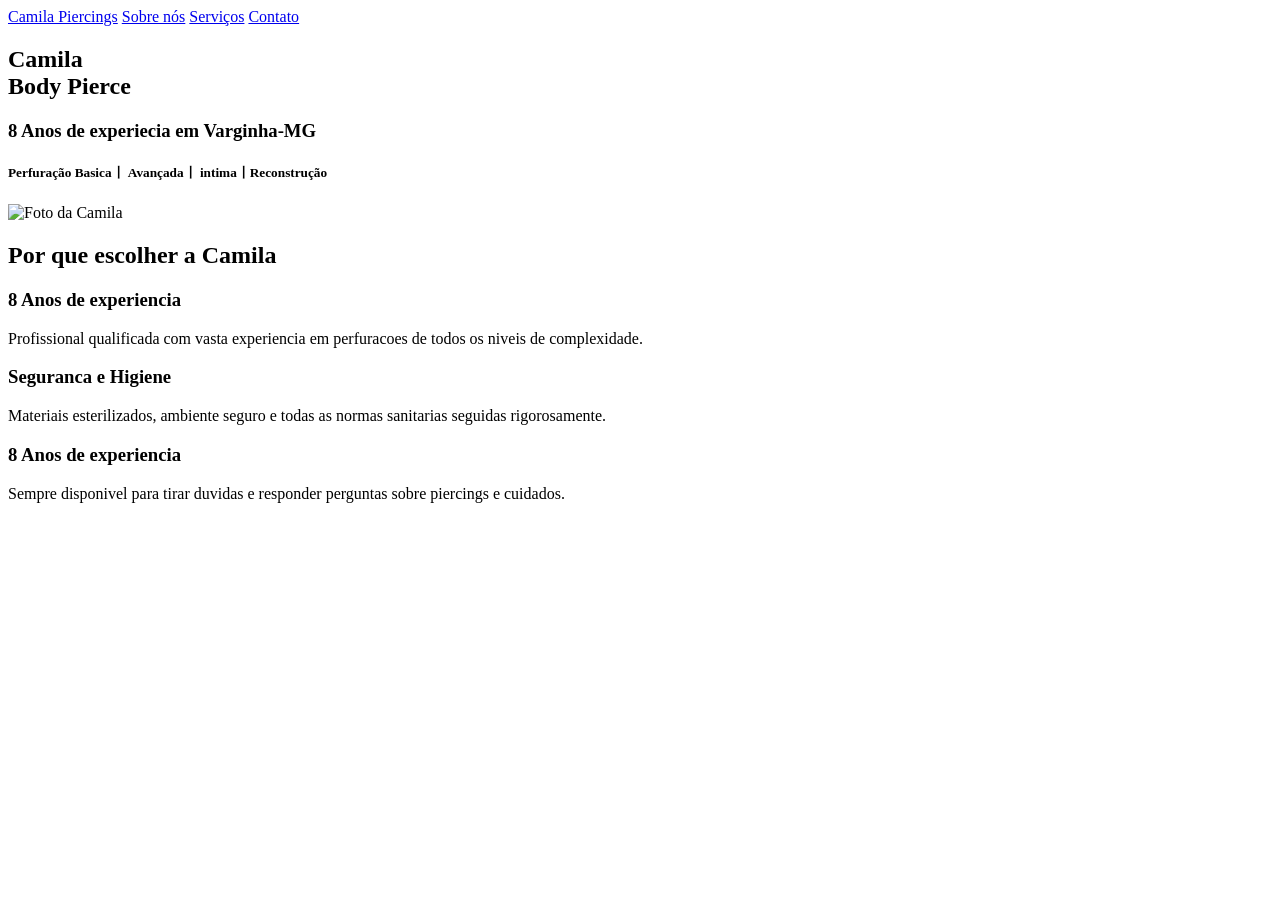
==== index.html @ 91b58a6c "Add files via upload" ====
<!DOCTYPE html>
<html lang="pt-BR">
<head>
    <meta charset="UTF-8">
    <meta name="viewport" content="width=device-width, initial-scale=1.0">
    <title>Sobre Nós</title>
</head>
<body>
    <!--Cabeçalho-->
    <header>
        <nav>
         <a href="index.html">Camila Piercings</a>
         <a href="sobre.html">Sobre nós</a>
         <a href="Serviços.html">Serviços</a>
         <a href="Contato.html">Contato</a>
        </nav>
    </header>
    <!--Texto da pagina inicial Sobre nos-->
    <section>
        <h1>Camila <br>Body Pierce</h1>
        <h3>8 Anos de experiecia em Varginha-MG</h3>
        <h5>Perfuração Basica〡 Avançada〡 intima〡Reconstrução</h5>
        <img src="" alt="Foto da Camila">
    </section>
    <!--Texto do meio pra baixo-->
    <section>
        <h1>Por que escolher a Camila</h1>
    </section>
    <!--Bloco experiencia-->
    <section>
        <h3>8 Anos de experiencia</h3>
        <p> Profissional qualificada com vasta experiencia em perfuracoes de todos os niveis de complexidade.</p>
    </section>
    <!--Higiene-->
    <section>
        <h3>Seguranca e Higiene</h3>
        <p>Materiais esterilizados, ambiente seguro e todas as normas sanitarias seguidas rigorosamente. </p>
    </section>
    <!--Atendimento-->
    <section>
        <h3>8 Anos de experiencia</h3>
        <p> Sempre disponivel para tirar duvidas e responder perguntas sobre piercings e cuidados.</p>
    </section>
</body>
</html>
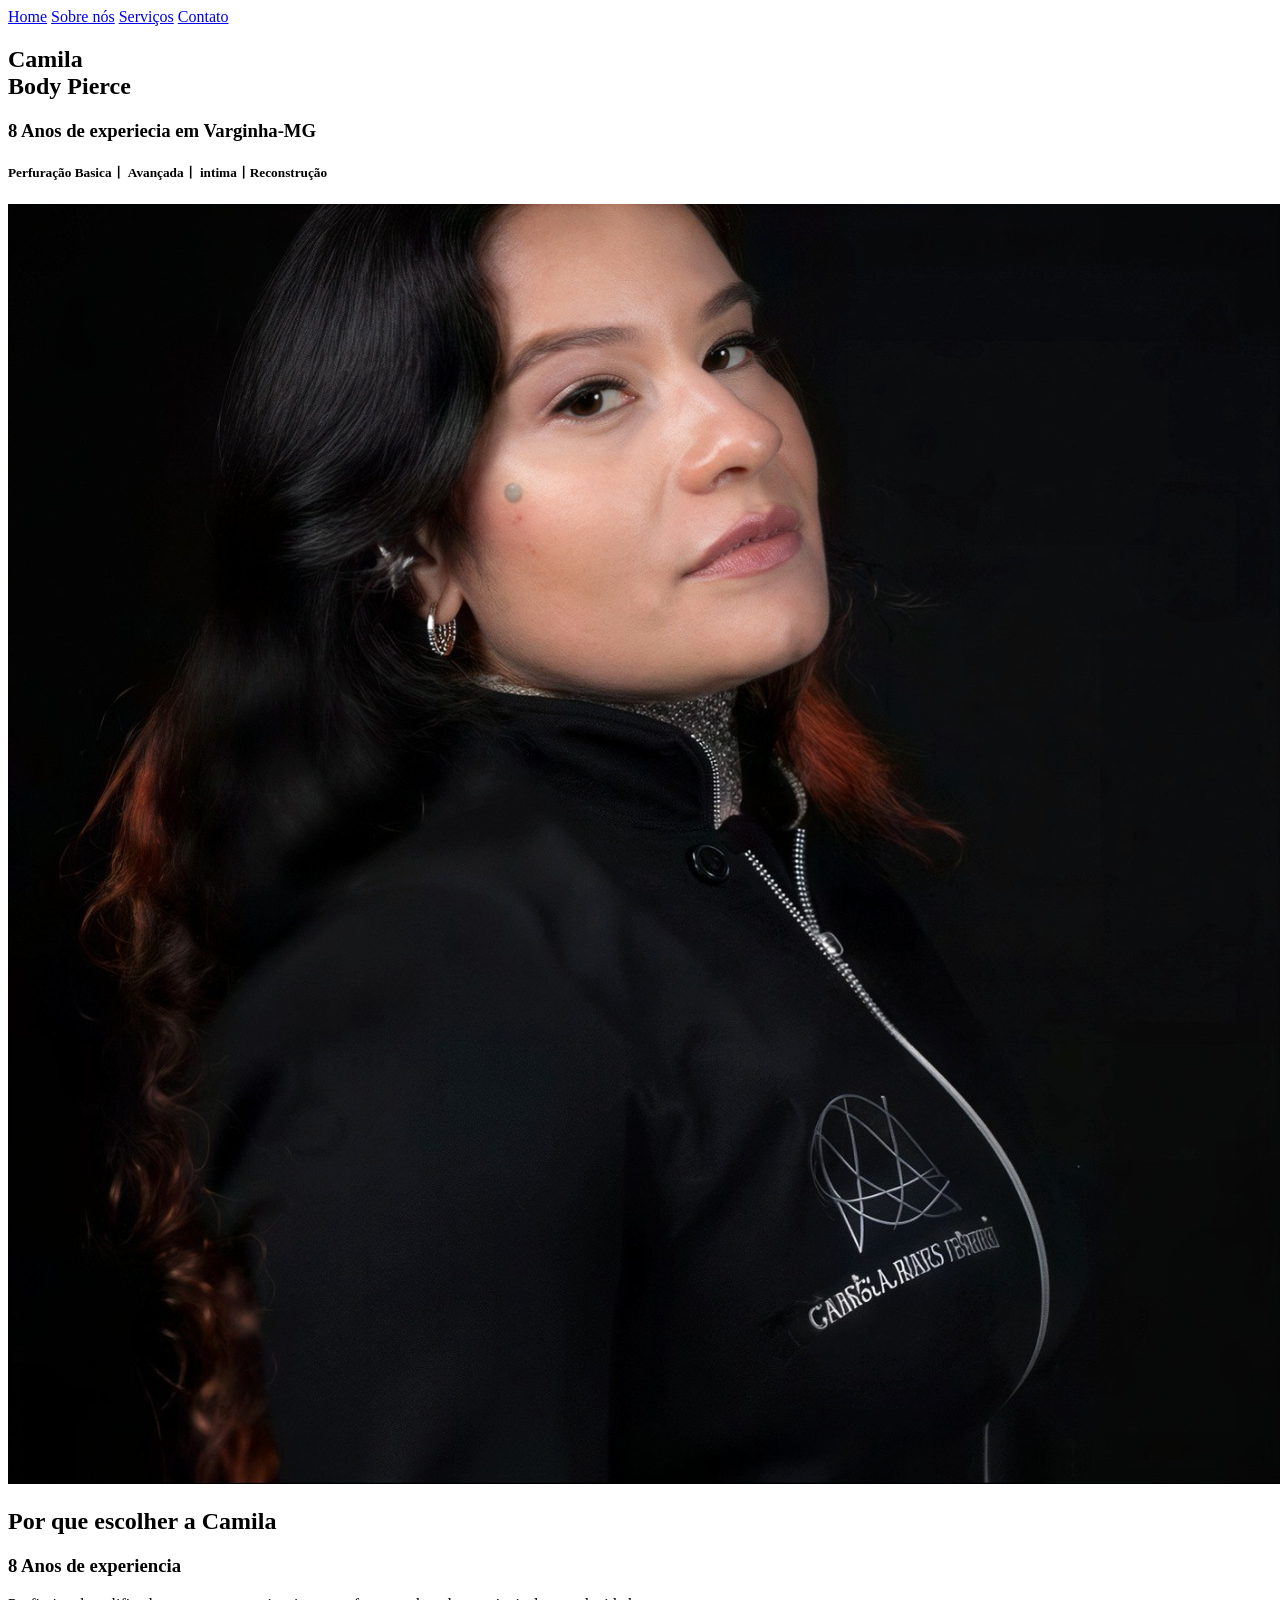
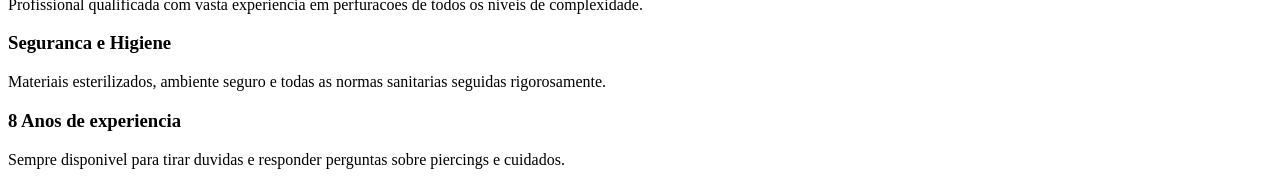
==== commit 21a66dde: "alterado o nome do jpeg e mudado o href do index" ====
--- a/index.html
+++ b/index.html
@@ -9,10 +9,10 @@
     <!--Cabeçalho-->
     <header>
         <nav>
-         <a href="index.html">Camila Piercings</a>
+         <a href="index.html">Home</a>
          <a href="sobre.html">Sobre nós</a>
-         <a href="Serviços.html">Serviços</a>
-         <a href="Contato.html">Contato</a>
+         <a href="serviços.html">Serviços</a>
+         <a href="contato.html">Contato</a>
         </nav>
     </header>
     <!--Texto da pagina inicial Sobre nos-->
@@ -20,7 +20,7 @@
         <h1>Camila <br>Body Pierce</h1>
         <h3>8 Anos de experiecia em Varginha-MG</h3>
         <h5>Perfuração Basica〡 Avançada〡 intima〡Reconstrução</h5>
-        <img src="" alt="Foto da Camila">
+        <img src="img/Camila.jpeg" alt="Foto da Camila">
     </section>
     <!--Texto do meio pra baixo-->
     <section>
@@ -42,4 +42,4 @@
         <p> Sempre disponivel para tirar duvidas e responder perguntas sobre piercings e cuidados.</p>
     </section>
 </body>
-</html>+</html>
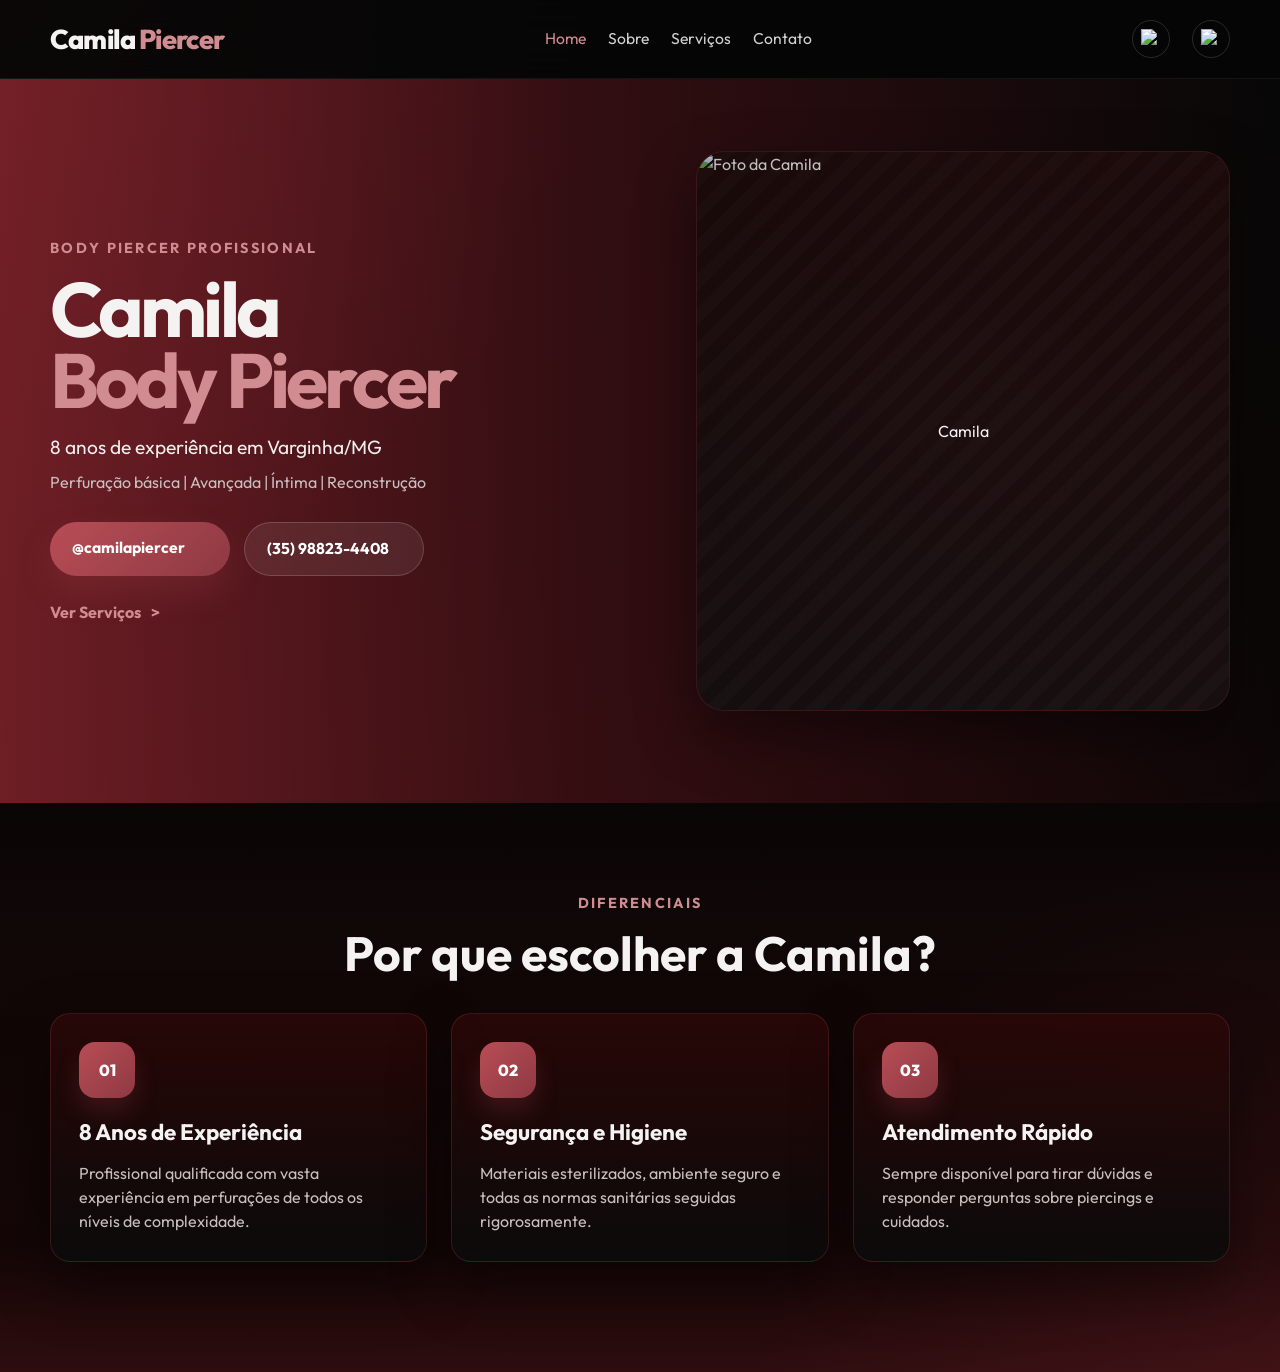
==== commit cca237fc: "Arquivos com pagina sobre, indexx e style com CSS" ====
--- a/index.html
+++ b/index.html
@@ -1,45 +1,90 @@
-<!DOCTYPE html>
-<html lang="pt-BR">
-<head>
-    <meta charset="UTF-8">
-    <meta name="viewport" content="width=device-width, initial-scale=1.0">
-    <title>Sobre Nós</title>
-</head>
-<body>
-    <!--Cabeçalho-->
-    <header>
-        <nav>
-         <a href="index.html">Home</a>
-         <a href="sobre.html">Sobre nós</a>
-         <a href="serviços.html">Serviços</a>
-         <a href="contato.html">Contato</a>
-        </nav>
-    </header>
-    <!--Texto da pagina inicial Sobre nos-->
-    <section>
-        <h1>Camila <br>Body Pierce</h1>
-        <h3>8 Anos de experiecia em Varginha-MG</h3>
-        <h5>Perfuração Basica〡 Avançada〡 intima〡Reconstrução</h5>
-        <img src="img/Camila.jpeg" alt="Foto da Camila">
-    </section>
-    <!--Texto do meio pra baixo-->
-    <section>
-        <h1>Por que escolher a Camila</h1>
-    </section>
-    <!--Bloco experiencia-->
-    <section>
-        <h3>8 Anos de experiencia</h3>
-        <p> Profissional qualificada com vasta experiencia em perfuracoes de todos os niveis de complexidade.</p>
-    </section>
-    <!--Higiene-->
-    <section>
-        <h3>Seguranca e Higiene</h3>
-        <p>Materiais esterilizados, ambiente seguro e todas as normas sanitarias seguidas rigorosamente. </p>
-    </section>
-    <!--Atendimento-->
-    <section>
-        <h3>8 Anos de experiencia</h3>
-        <p> Sempre disponivel para tirar duvidas e responder perguntas sobre piercings e cuidados.</p>
-    </section>
-</body>
-</html>
+<!DOCTYPE html>
+<html lang="pt-BR">
+<meta charset="UTF-8">
+<head>
+    <meta charset="UTF-8">
+    <meta name="viewport" content="width=device-width, initial-scale=1.0">
+    <title>Camila Piercer</title>
+    <link rel="preconnect" href="https://fonts.googleapis.com">
+    <link rel="preconnect" href="https://fonts.gstatic.com" crossorigin>
+    <link href="https://fonts.googleapis.com/css2?family=Outfit:wght@300;400;500;600;700;800&display=swap" rel="stylesheet">
+    <link rel="stylesheet" href="style.css">
+</head>
+<body>
+    <header class="site-header">
+        <nav class="navbar container">
+            <a class="brand" href="index.html">Camila <span>Piercer</span></a>
+            <div class="nav-links">
+                <a class="active" href="index.html">Home</a>
+                <a href="sobre.html">Sobre</a>
+                <a href="Servicos.html">Servi&ccedil;os</a>
+                <a href="Contato.html">Contato</a>
+            </div>
+            <div class="nav-socials">
+                <a href="#" aria-label="Instagram">
+                    <img src="ASSETS/Instagram.png" alt="Instagram">
+                </a>
+                <a href="#" aria-label="WhatsApp">
+                    <img src="ASSETS/whatsapp.png" alt="WhatsApp">
+                </a>
+            </div>
+        </nav>
+    </header>
+
+    <main>
+        <section class="hero section-band">
+            <div class="container hero-grid">
+                <div class="hero-copy">
+                    <p class="eyebrow">Body Piercer Profissional</p>
+                    <h1>Camila<br><span>Body Piercer</span></h1>
+                    <p class="hero-text">8 anos de experi&ecirc;ncia em Varginha/MG</p>
+                    <p class="hero-services">Perfura&ccedil;&atilde;o b&aacute;sica | Avan&ccedil;ada | &Iacute;ntima | Reconstru&ccedil;&atilde;o</p>
+                    <div class="hero-actions">
+                        <a class="btn btn-primary" href="#">@camilapiercer</a>
+                        <a class="btn btn-secondary" href="#">(35) 98823-4408</a>
+                    </div>
+                    <a class="link-arrow" href="Servicos.html">Ver Servi&ccedil;os</a>
+                </div>
+
+                <div class="hero-card">
+                    <div class="photo-frame">
+                        <img src="634468225_18142960012466624_7711370602859907070_n.jpg" alt="Foto da Camila">
+                        <div class="photo-placeholder">
+                            <p>Camila</p>
+                        </div>
+                    </div>
+                </div>
+            </div>
+        </section>
+
+        <section class="features">
+            <div class="container">
+                <div class="section-heading">
+                    <p class="eyebrow">Diferenciais</p>
+                    <h2>Por que escolher a Camila?</h2>
+                </div>
+
+                <div class="cards-grid">
+                    <article class="info-card">
+                        <div class="card-icon">01</div>
+                        <h3>8 Anos de Experi&ecirc;ncia</h3>
+                        <p>Profissional qualificada com vasta experi&ecirc;ncia em perfura&ccedil;&otilde;es de todos os n&iacute;veis de complexidade.</p>
+                    </article>
+
+                    <article class="info-card">
+                        <div class="card-icon">02</div>
+                        <h3>Seguran&ccedil;a e Higiene</h3>
+                        <p>Materiais esterilizados, ambiente seguro e todas as normas sanit&aacute;rias seguidas rigorosamente.</p>
+                    </article>
+
+                    <article class="info-card">
+                        <div class="card-icon">03</div>
+                        <h3>Atendimento R&aacute;pido</h3>
+                        <p>Sempre dispon&iacute;vel para tirar d&uacute;vidas e responder perguntas sobre piercings e cuidados.</p>
+                    </article>
+                </div>
+            </div>
+        </section>
+    </main>
+</body>
+</html>
--- a/style.css
+++ b/style.css
@@ -0,0 +1,485 @@
+:root {
+    --bg: #050505;
+    --bg-soft: #0d0d0f;
+    --text: #f5f2f2;
+    --muted: #c9bebe;
+    --primary: #b84d56;
+    --primary-strong: #8e3942;
+    --primary-soft: #d08c90;
+    --primary-glow: rgba(184, 77, 86, 0.2);
+    --card-border: rgba(184, 77, 86, 0.22);
+    --shadow: 0 24px 60px rgba(0, 0, 0, 0.45);
+    --radius-lg: 28px;
+    --radius-md: 20px;
+    --container: 1180px;
+}
+
+* {
+    box-sizing: border-box;
+    margin: 0;
+    padding: 0;
+}
+
+html {
+    scroll-behavior: smooth;
+}
+
+body {
+    min-height: 100vh;
+    font-family: "Outfit", sans-serif;
+    color: var(--text);
+    background:
+        radial-gradient(circle at top left, rgba(136, 42, 51, 0.34), transparent 32%),
+        radial-gradient(circle at bottom right, rgba(110, 32, 39, 0.28), transparent 28%),
+        linear-gradient(180deg, #070707 0%, #0a0707 40%, #160606 100%);
+    line-height: 1.5;
+}
+
+img {
+    display: block;
+    max-width: 100%;
+}
+
+a {
+    color: inherit;
+    text-decoration: none;
+}
+
+.container {
+    width: min(calc(100% - 32px), var(--container));
+    margin: 0 auto;
+}
+
+.site-header {
+    position: sticky;
+    top: 0;
+    z-index: 20;
+    backdrop-filter: blur(18px);
+    background: rgba(6, 6, 6, 0.88);
+    border-bottom: 1px solid rgba(255, 255, 255, 0.06);
+}
+
+.navbar {
+    min-height: 78px;
+    display: flex;
+    align-items: center;
+    justify-content: space-between;
+    gap: 20px;
+}
+
+.brand {
+    font-size: 1.7rem;
+    font-weight: 800;
+    letter-spacing: -0.03em;
+}
+
+.brand span,
+.nav-links a.active,
+.link-arrow,
+.eyebrow {
+    color: var(--primary-soft);
+}
+
+.nav-links,
+.nav-socials {
+    display: flex;
+    align-items: center;
+    gap: 22px;
+}
+
+.nav-links a {
+    color: rgba(255, 255, 255, 0.82);
+    font-size: 0.98rem;
+    transition: color 0.25s ease, transform 0.25s ease;
+}
+
+.nav-links a:hover,
+.nav-socials a:hover {
+    color: #fff;
+    transform: translateY(-1px);
+}
+
+.nav-socials a {
+    width: 38px;
+    height: 38px;
+    display: grid;
+    place-items: center;
+    border-radius: 50%;
+    border: 1px solid rgba(255, 255, 255, 0.14);
+    font-size: 0.82rem;
+    color: rgba(255, 255, 255, 0.76);
+}
+
+.nav-socials img {
+    width: 20px;
+    height: 20px;
+    object-fit: contain;
+    display: block;
+}
+
+.section-band {
+    position: relative;
+    overflow: hidden;
+}
+
+.section-band::before {
+    content: "";
+    position: absolute;
+    inset: 0;
+    background: linear-gradient(90deg, rgba(132, 35, 44, 0.9) 0%, rgba(89, 20, 27, 0.58) 45%, rgba(10, 10, 10, 0) 100%);
+    opacity: 0.9;
+    pointer-events: none;
+}
+
+.hero {
+    padding: 72px 0 92px;
+}
+
+.page-hero {
+    padding: 70px 0 78px;
+}
+
+.compact-hero h1 {
+    font-size: clamp(2.6rem, 5vw, 4.2rem);
+    margin-bottom: 10px;
+}
+
+.compact-hero p:not(.eyebrow) {
+    max-width: 680px;
+    margin: 0 auto;
+    color: rgba(255, 255, 255, 0.9);
+    font-size: 1.08rem;
+}
+
+.center-copy {
+    position: relative;
+    z-index: 1;
+    text-align: center;
+}
+
+.hero-grid {
+    position: relative;
+    z-index: 1;
+    display: grid;
+    grid-template-columns: 1.05fr 0.95fr;
+    align-items: center;
+    gap: 56px;
+}
+
+.hero-copy {
+    max-width: 560px;
+}
+
+.eyebrow {
+    margin-bottom: 14px;
+    font-size: 0.9rem;
+    font-weight: 700;
+    letter-spacing: 0.16em;
+    text-transform: uppercase;
+}
+
+.hero h1 {
+    font-size: clamp(3.2rem, 6vw, 5.5rem);
+    line-height: 0.92;
+    letter-spacing: -0.05em;
+    margin-bottom: 18px;
+}
+
+.hero h1 span {
+    display: inline-block;
+    color: var(--primary-soft);
+}
+
+.hero-text {
+    font-size: 1.2rem;
+    color: rgba(255, 255, 255, 0.92);
+    margin-bottom: 8px;
+}
+
+.hero-services {
+    color: var(--muted);
+    font-size: 1rem;
+    margin-bottom: 28px;
+}
+
+.hero-actions {
+    display: flex;
+    flex-wrap: wrap;
+    gap: 14px;
+    margin-bottom: 24px;
+}
+
+.btn {
+    min-width: 180px;
+    padding: 14px 22px;
+    border-radius: 999px;
+    font-weight: 700;
+    font-size: 0.98rem;
+    transition: transform 0.25s ease, box-shadow 0.25s ease, background 0.25s ease;
+}
+
+.btn:hover {
+    transform: translateY(-2px);
+}
+
+.btn-primary {
+    color: #fff;
+    background: linear-gradient(135deg, var(--primary) 0%, var(--primary-strong) 100%);
+    box-shadow: 0 16px 34px var(--primary-glow);
+}
+
+.btn-secondary {
+    color: #fff;
+    background: rgba(255, 255, 255, 0.08);
+    border: 1px solid rgba(255, 255, 255, 0.16);
+}
+
+.link-arrow {
+    display: inline-flex;
+    align-items: center;
+    gap: 10px;
+    font-weight: 700;
+}
+
+.link-arrow::after {
+    content: ">";
+    font-size: 1rem;
+}
+
+.hero-card {
+    position: relative;
+}
+
+.hero-card::before {
+    content: "";
+    position: absolute;
+    inset: 18px -8px -18px 18px;
+    background: radial-gradient(circle, rgba(184, 77, 86, 0.28) 0%, rgba(184, 77, 86, 0) 68%);
+    filter: blur(16px);
+}
+
+.photo-frame {
+    position: relative;
+    min-height: 560px;
+    border-radius: var(--radius-lg);
+    overflow: hidden;
+    border: 1px solid rgba(184, 77, 86, 0.22);
+    background:
+        linear-gradient(180deg, rgba(25, 5, 5, 0.88), rgba(10, 10, 10, 0.95)),
+        radial-gradient(circle at top, rgba(184, 77, 86, 0.16), transparent 30%);
+    box-shadow: var(--shadow);
+}
+
+.photo-frame img {
+    width: 100%;
+    height: 100%;
+    object-fit: cover;
+}
+
+.photo-placeholder {
+    position: absolute;
+    inset: 0;
+    display: grid;
+    place-items: center;
+    align-content: center;
+    gap: 10px;
+    background:
+        linear-gradient(145deg, rgba(22, 22, 22, 0.25), rgba(184, 77, 86, 0.08)),
+        repeating-linear-gradient(-45deg, rgba(255, 255, 255, 0.02), rgba(255, 255, 255, 0.02) 12px, transparent 12px, transparent 24px);
+    text-align: center;
+}
+
+.photo-placeholder span {
+    font-size: 2.2rem;
+    font-weight: 800;
+    letter-spacing: -0.04em;
+}
+
+.photo-placeholder small {
+    color: var(--muted);
+    font-size: 0.95rem;
+}
+
+.features {
+    position: relative;
+    padding: 90px 0 110px;
+}
+
+.about-section {
+    position: relative;
+    padding: 88px 0 110px;
+}
+
+.about-grid {
+    display: grid;
+    grid-template-columns: 0.9fr 1.1fr;
+    gap: 34px;
+    align-items: stretch;
+}
+
+.card-surface {
+    border-radius: var(--radius-lg);
+    border: 1px solid var(--card-border);
+    background: linear-gradient(180deg, rgba(45, 7, 7, 0.82) 0%, rgba(11, 11, 11, 0.95) 100%);
+    box-shadow: var(--shadow);
+    overflow: hidden;
+}
+
+.about-photo {
+    min-height: 520px;
+    position: relative;
+}
+
+.about-placeholder {
+    position: absolute;
+}
+
+.about-copy {
+    padding: 18px 0;
+}
+
+.about-copy h2 {
+    font-size: clamp(2rem, 4vw, 3rem);
+    margin-bottom: 18px;
+}
+
+.about-copy p {
+    color: var(--muted);
+    font-size: 1.02rem;
+    margin-bottom: 16px;
+}
+
+.features::before {
+    content: "";
+    position: absolute;
+    inset: 0;
+    background: linear-gradient(180deg, rgba(0, 0, 0, 0.22), transparent 22%, transparent 78%, rgba(110, 32, 39, 0.28) 100%);
+    pointer-events: none;
+}
+
+.section-heading {
+    position: relative;
+    z-index: 1;
+    margin-bottom: 36px;
+    text-align: center;
+}
+
+.section-heading h2 {
+    font-size: clamp(2rem, 4vw, 3rem);
+    line-height: 1;
+}
+
+.cards-grid {
+    position: relative;
+    z-index: 1;
+    display: grid;
+    grid-template-columns: repeat(3, minmax(0, 1fr));
+    gap: 24px;
+}
+
+.info-card {
+    padding: 28px;
+    border-radius: var(--radius-md);
+    background: linear-gradient(180deg, rgba(45, 7, 7, 0.82) 0%, rgba(11, 11, 11, 0.95) 100%);
+    border: 1px solid var(--card-border);
+    box-shadow: var(--shadow);
+    transition: transform 0.28s ease, border-color 0.28s ease, box-shadow 0.28s ease;
+}
+
+.info-card:hover {
+    transform: translateY(-6px);
+    border-color: rgba(208, 140, 144, 0.42);
+    box-shadow: 0 28px 64px rgba(0, 0, 0, 0.5);
+}
+
+.card-icon {
+    width: 56px;
+    height: 56px;
+    display: grid;
+    place-items: center;
+    margin-bottom: 18px;
+    border-radius: 16px;
+    background: linear-gradient(135deg, var(--primary) 0%, var(--primary-strong) 100%);
+    box-shadow: 0 14px 24px rgba(184, 77, 86, 0.2);
+    font-weight: 800;
+    color: #fff;
+}
+
+.info-card h3 {
+    margin-bottom: 12px;
+    font-size: 1.4rem;
+}
+
+.info-card p {
+    color: var(--muted);
+    font-size: 1rem;
+}
+
+@media (max-width: 980px) {
+    .navbar {
+        flex-wrap: wrap;
+        justify-content: center;
+        padding: 16px 0;
+    }
+
+    .hero-grid,
+    .cards-grid,
+    .about-grid {
+        grid-template-columns: 1fr;
+    }
+
+    .hero-copy {
+        max-width: none;
+        text-align: center;
+    }
+
+    .hero-actions {
+        justify-content: center;
+    }
+
+    .link-arrow {
+        justify-content: center;
+    }
+
+    .photo-frame {
+        min-height: 420px;
+    }
+
+    .about-photo {
+        min-height: 360px;
+    }
+
+    .about-copy {
+        text-align: center;
+    }
+}
+
+@media (max-width: 640px) {
+    .navbar,
+    .nav-links,
+    .nav-socials {
+        gap: 14px;
+    }
+
+    .brand {
+        font-size: 1.45rem;
+    }
+
+    .hero {
+        padding: 54px 0 72px;
+    }
+
+    .hero h1 {
+        font-size: 2.9rem;
+    }
+
+    .btn {
+        width: 100%;
+        min-width: 0;
+        text-align: center;
+    }
+
+    .info-card {
+        padding: 24px;
+    }
+}
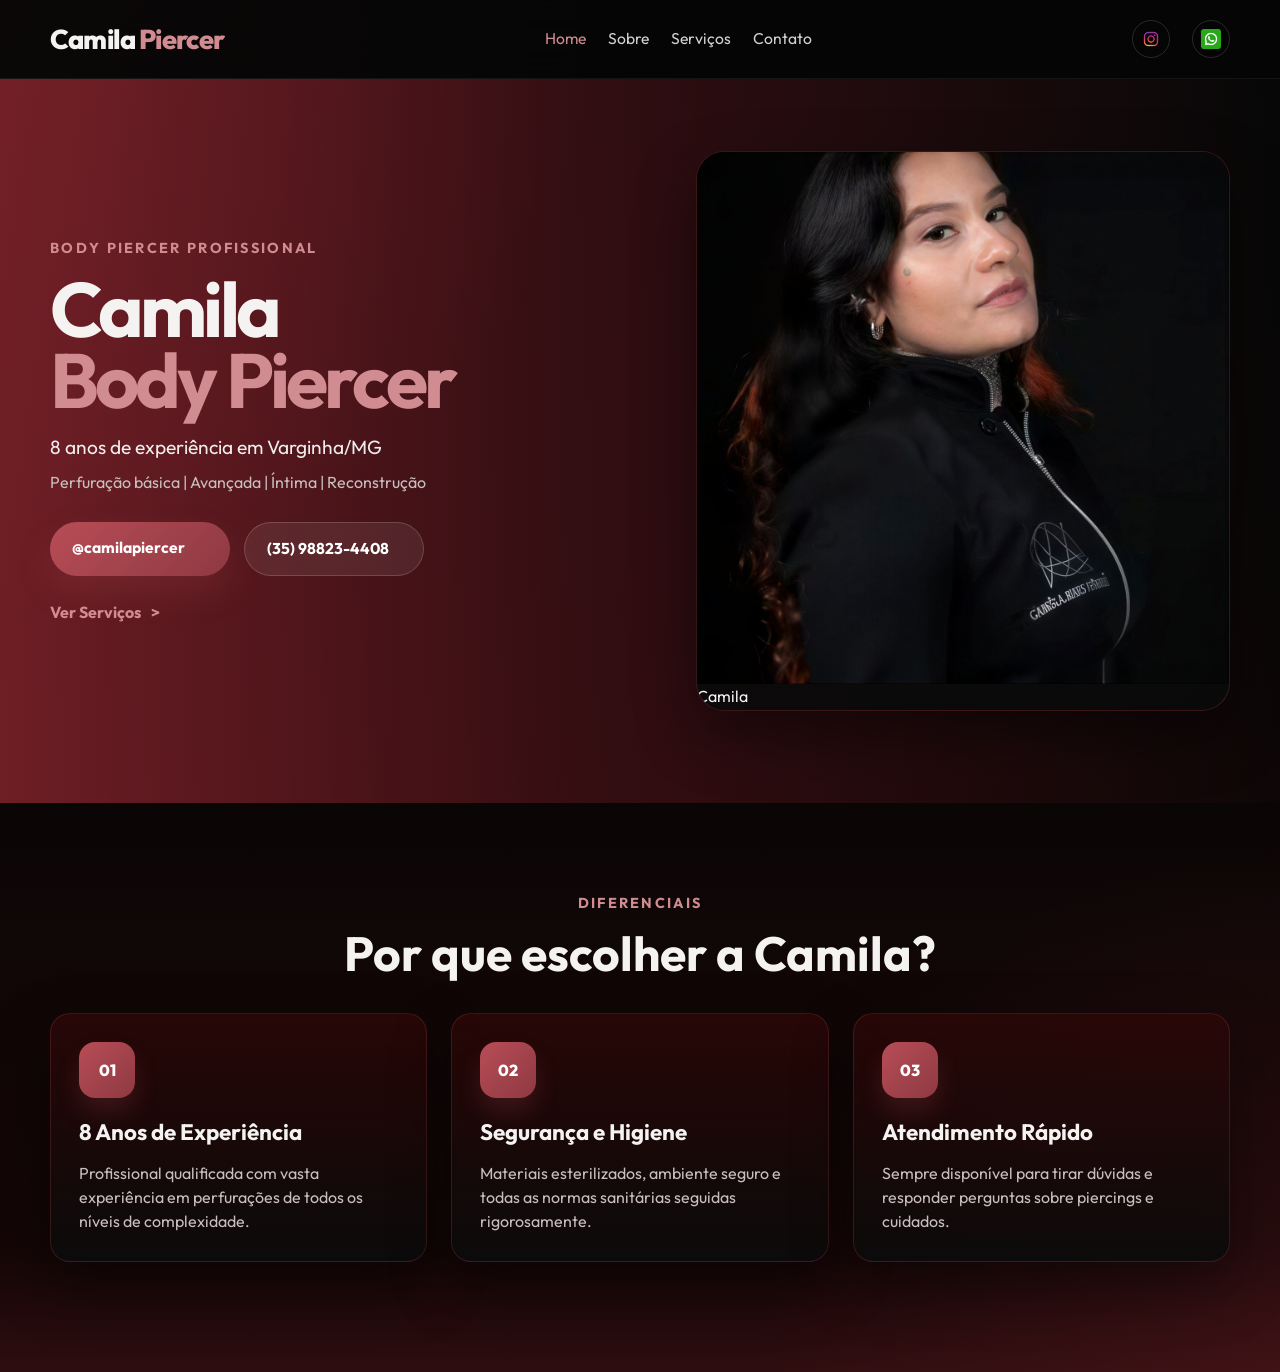
==== commit 486c3072: "CSS com fotos da cmila e icone de instagram e whatsapp no index e sobre" ====
--- a/index.html
+++ b/index.html
@@ -22,10 +22,10 @@
             </div>
             <div class="nav-socials">
                 <a href="#" aria-label="Instagram">
-                    <img src="ASSETS/Instagram.png" alt="Instagram">
+                    <img src="img/Instagram.png" alt="Instagram">
                 </a>
                 <a href="#" aria-label="WhatsApp">
-                    <img src="ASSETS/whatsapp.png" alt="WhatsApp">
+                    <img src="img/whatsapp.png" alt="WhatsApp">
                 </a>
             </div>
         </nav>
@@ -48,8 +48,7 @@
 
                 <div class="hero-card">
                     <div class="photo-frame">
-                        <img src="634468225_18142960012466624_7711370602859907070_n.jpg" alt="Foto da Camila">
-                        <div class="photo-placeholder">
+                        <img src="img/Camila.jpeg" alt="teste">
                             <p>Camila</p>
                         </div>
                     </div>
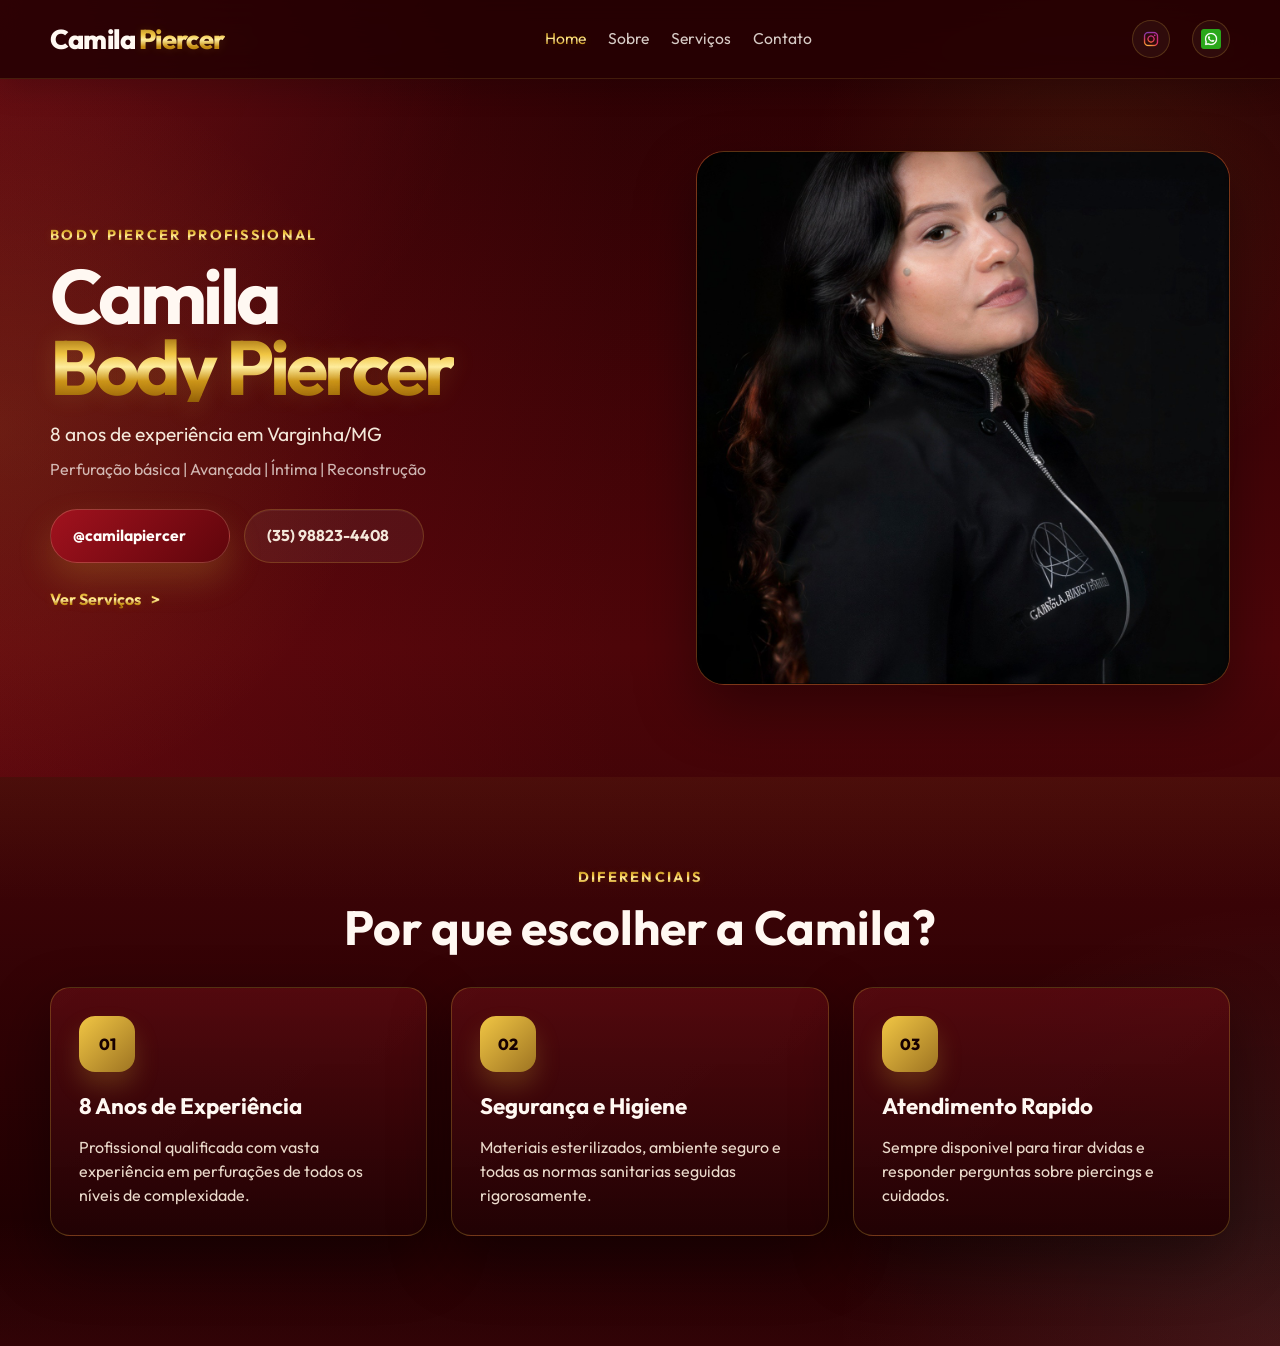
==== commit a6c0a8d1: "mudado local dos arquivos" ====
--- a/index.html
+++ b/index.html
@@ -17,15 +17,15 @@
             <div class="nav-links">
                 <a class="active" href="index.html">Home</a>
                 <a href="sobre.html">Sobre</a>
-                <a href="Servicos.html">Servi&ccedil;os</a>
+                <a href="Servicos.html">Serviços</a>
                 <a href="Contato.html">Contato</a>
             </div>
             <div class="nav-socials">
-                <a href="#" aria-label="Instagram">
-                    <img src="img/Instagram.png" alt="Instagram">
+                <a href="https://www.instagram.com/camilapiercerr?igsh=MXJnbnh0bXM4ZmdyZA%3D%3D" aria-label="Instagram">
+                    <img src="/img/Instagram.png" alt="Instagram">
                 </a>
-                <a href="#" aria-label="WhatsApp">
-                    <img src="img/whatsapp.png" alt="WhatsApp">
+                <a href="https://api.whatsapp.com/send/?phone=5535988234408&text&type=phone_number&app_absent=0&utm_source=ig" aria-label="WhatsApp">
+                    <img src="/img/whatsapp.png" alt="WhatsApp">
                 </a>
             </div>
         </nav>
@@ -37,19 +37,18 @@
                 <div class="hero-copy">
                     <p class="eyebrow">Body Piercer Profissional</p>
                     <h1>Camila<br><span>Body Piercer</span></h1>
-                    <p class="hero-text">8 anos de experi&ecirc;ncia em Varginha/MG</p>
-                    <p class="hero-services">Perfura&ccedil;&atilde;o b&aacute;sica | Avan&ccedil;ada | &Iacute;ntima | Reconstru&ccedil;&atilde;o</p>
+                    <p class="hero-text">8 anos de experiência em Varginha/MG</p>
+                    <p class="hero-services">Perfuração básica | Avançada | Íntima | Reconstrução</p>
                     <div class="hero-actions">
-                        <a class="btn btn-primary" href="#">@camilapiercer</a>
-                        <a class="btn btn-secondary" href="#">(35) 98823-4408</a>
+                        <a class="btn btn-primary" href="https://www.instagram.com/camilapiercerr?igsh=MXJnbnh0bXM4ZmdyZA%3D%3D">@camilapiercer</a>
+                        <a class="btn btn-secondary" href="https://api.whatsapp.com/send/?phone=5535988234408&text&type=phone_number&app_absent=0&utm_source=ig">(35) 98823-4408</a>
                     </div>
-                    <a class="link-arrow" href="Servicos.html">Ver Servi&ccedil;os</a>
+                    <a class="link-arrow" href="Servicos.html">Ver Serviços</a>
                 </div>
 
                 <div class="hero-card">
                     <div class="photo-frame">
-                        <img src="img/Camila.jpeg" alt="teste">
-                            <p>Camila</p>
+                        <img src="/img/Camila.jpeg" alt="Fto da Camila">
                         </div>
                     </div>
                 </div>
@@ -66,20 +65,20 @@
                 <div class="cards-grid">
                     <article class="info-card">
                         <div class="card-icon">01</div>
-                        <h3>8 Anos de Experi&ecirc;ncia</h3>
-                        <p>Profissional qualificada com vasta experi&ecirc;ncia em perfura&ccedil;&otilde;es de todos os n&iacute;veis de complexidade.</p>
+                        <h3>8 Anos de Experiência</h3>
+                        <p>Profissional qualificada com vasta experiência em perfurações de todos os níveis de complexidade.</p>
                     </article>
 
                     <article class="info-card">
                         <div class="card-icon">02</div>
-                        <h3>Seguran&ccedil;a e Higiene</h3>
-                        <p>Materiais esterilizados, ambiente seguro e todas as normas sanit&aacute;rias seguidas rigorosamente.</p>
+                        <h3>Segurança e Higiene</h3>
+                        <p>Materiais esterilizados, ambiente seguro e todas as normas sanitarias seguidas rigorosamente.</p>
                     </article>
 
                     <article class="info-card">
                         <div class="card-icon">03</div>
-                        <h3>Atendimento R&aacute;pido</h3>
-                        <p>Sempre dispon&iacute;vel para tirar d&uacute;vidas e responder perguntas sobre piercings e cuidados.</p>
+                        <h3>Atendimento Rapido</h3>
+                        <p>Sempre disponivel para tirar dvidas e responder perguntas sobre piercings e cuidados.</p>
                     </article>
                 </div>
             </div>
--- a/style.css
+++ b/style.css
@@ -1,14 +1,27 @@
 :root {
-    --bg: #050505;
-    --bg-soft: #0d0d0f;
-    --text: #f5f2f2;
-    --muted: #c9bebe;
-    --primary: #b84d56;
-    --primary-strong: #8e3942;
-    --primary-soft: #d08c90;
-    --primary-glow: rgba(184, 77, 86, 0.2);
-    --card-border: rgba(184, 77, 86, 0.22);
-    --shadow: 0 24px 60px rgba(0, 0, 0, 0.45);
+    --bg: #260103;
+    --bg-soft: #4d0509;
+    --bg-deep: #170001;
+    --surface: rgba(90, 8, 15, 0.74);
+    --surface-strong: rgba(120, 14, 24, 0.88);
+    --text: #fff8f2;
+    --muted: #ead9ca;
+    --cream: #f4e8da;
+    --white-soft: #fffdf9;
+
+    --primary: #8f0f19;
+    --primary-strong: #5f050b;
+    --primary-soft: #f1c644;
+    --accent: #ffe08a;
+    --gold-deep: #8f5b05;
+    --gold-mid: #c99116;
+    --gold-light: #fff0a6;
+    --accent-rose: #d96a76;
+    --primary-glow: rgba(212, 175, 55, 0.22);
+
+    --card-border: rgba(212, 175, 55, 0.28);
+    --shadow: 0 24px 60px rgba(0, 0, 0, 0.38);
+
     --radius-lg: 28px;
     --radius-md: 20px;
     --container: 1180px;
@@ -21,6 +34,7 @@
 }
 
 html {
+    background: var(--bg-deep); 
     scroll-behavior: smooth;
 }
 
@@ -29,9 +43,10 @@
     font-family: "Outfit", sans-serif;
     color: var(--text);
     background:
-        radial-gradient(circle at top left, rgba(136, 42, 51, 0.34), transparent 32%),
-        radial-gradient(circle at bottom right, rgba(110, 32, 39, 0.28), transparent 28%),
-        linear-gradient(180deg, #070707 0%, #0a0707 40%, #160606 100%);
+        radial-gradient(circle at top left, rgba(182, 34, 46, 0.28), transparent 26%),
+        radial-gradient(circle at 85% 15%, rgba(212, 175, 55, 0.1), transparent 18%),
+        radial-gradient(circle at bottom right, rgba(244, 232, 218, 0.1), transparent 24%),
+        linear-gradient(180deg, var(--bg) 0%, var(--bg-soft) 48%, var(--bg-deep) 100%);
     line-height: 1.5;
 }
 
@@ -55,8 +70,9 @@
     top: 0;
     z-index: 20;
     backdrop-filter: blur(18px);
-    background: rgba(6, 6, 6, 0.88);
-    border-bottom: 1px solid rgba(255, 255, 255, 0.06);
+    background: rgba(38, 1, 3, 0.82);
+    border-bottom: 1px solid rgba(212, 175, 55, 0.16);
+    box-shadow: 0 10px 30px rgba(0, 0, 0, 0.16);
 }
 
 .navbar {
@@ -77,7 +93,11 @@
 .nav-links a.active,
 .link-arrow,
 .eyebrow {
-    color: var(--primary-soft);
+    background: linear-gradient(180deg, var(--gold-deep) 0%, var(--primary-soft) 38%, var(--gold-light) 52%, var(--gold-mid) 72%, var(--gold-deep) 100%);
+    -webkit-background-clip: text;
+    background-clip: text;
+    color: transparent;
+    text-shadow: 0 1px 10px rgba(241, 198, 68, 0.12);
 }
 
 .nav-links,
@@ -88,14 +108,14 @@
 }
 
 .nav-links a {
-    color: rgba(255, 255, 255, 0.82);
+    color: rgba(255, 248, 242, 0.82);
     font-size: 0.98rem;
     transition: color 0.25s ease, transform 0.25s ease;
 }
 
 .nav-links a:hover,
 .nav-socials a:hover {
-    color: #fff;
+    color: var(--accent);
     transform: translateY(-1px);
 }
 
@@ -105,9 +125,10 @@
     display: grid;
     place-items: center;
     border-radius: 50%;
-    border: 1px solid rgba(255, 255, 255, 0.14);
+    border: 1px solid rgba(212, 175, 55, 0.24);
     font-size: 0.82rem;
-    color: rgba(255, 255, 255, 0.76);
+    color: rgba(255, 248, 242, 0.76);
+    background: rgba(255, 255, 255, 0.04);
 }
 
 .nav-socials img {
@@ -126,8 +147,10 @@
     content: "";
     position: absolute;
     inset: 0;
-    background: linear-gradient(90deg, rgba(132, 35, 44, 0.9) 0%, rgba(89, 20, 27, 0.58) 45%, rgba(10, 10, 10, 0) 100%);
-    opacity: 0.9;
+    background:
+        radial-gradient(circle at left center, rgba(212, 175, 55, 0.12), transparent 28%),
+        linear-gradient(90deg, rgba(143, 15, 25, 0.34) 0%, rgba(77, 5, 9, 0.12) 48%, rgba(255, 248, 242, 0) 100%);
+    opacity: 1;
     pointer-events: none;
 }
 
@@ -147,7 +170,7 @@
 .compact-hero p:not(.eyebrow) {
     max-width: 680px;
     margin: 0 auto;
-    color: rgba(255, 255, 255, 0.9);
+    color: rgba(244, 232, 218, 0.88);
     font-size: 1.08rem;
 }
 
@@ -187,17 +210,21 @@
 
 .hero h1 span {
     display: inline-block;
-    color: var(--primary-soft);
+    background: linear-gradient(180deg, var(--gold-deep) 0%, var(--primary-soft) 32%, var(--gold-light) 50%, var(--gold-mid) 70%, var(--gold-deep) 100%);
+    -webkit-background-clip: text;
+    background-clip: text;
+    color: transparent;
+    text-shadow: 0 0 24px rgba(241, 198, 68, 0.16);
 }
 
 .hero-text {
     font-size: 1.2rem;
-    color: rgba(255, 255, 255, 0.92);
+    color: var(--cream);
     margin-bottom: 8px;
 }
 
 .hero-services {
-    color: var(--muted);
+    color: rgba(255, 248, 242, 0.72);
     font-size: 1rem;
     margin-bottom: 28px;
 }
@@ -223,15 +250,17 @@
 }
 
 .btn-primary {
-    color: #fff;
-    background: linear-gradient(135deg, var(--primary) 0%, var(--primary-strong) 100%);
+    color: var(--white-soft);
+    background: linear-gradient(135deg, #a1121e 0%, var(--primary-strong) 100%);
     box-shadow: 0 16px 34px var(--primary-glow);
+    border: 1px solid rgba(240, 214, 166, 0.24);
 }
 
 .btn-secondary {
-    color: #fff;
-    background: rgba(255, 255, 255, 0.08);
-    border: 1px solid rgba(255, 255, 255, 0.16);
+    color: var(--cream);
+    background: rgba(255, 255, 255, 0.05);
+    border: 1px solid rgba(212, 175, 55, 0.24);
+    box-shadow: inset 0 1px 0 rgba(255, 255, 255, 0.06);
 }
 
 .link-arrow {
@@ -254,19 +283,19 @@
     content: "";
     position: absolute;
     inset: 18px -8px -18px 18px;
-    background: radial-gradient(circle, rgba(184, 77, 86, 0.28) 0%, rgba(184, 77, 86, 0) 68%);
+    background: radial-gradient(circle, rgba(212, 175, 55, 0.18) 0%, rgba(143, 15, 25, 0) 68%);
     filter: blur(16px);
 }
 
 .photo-frame {
     position: relative;
-    min-height: 560px;
+    min-height: 520px;
     border-radius: var(--radius-lg);
     overflow: hidden;
-    border: 1px solid rgba(184, 77, 86, 0.22);
+    border: 1px solid rgba(212, 175, 55, 0.28);
     background:
-        linear-gradient(180deg, rgba(25, 5, 5, 0.88), rgba(10, 10, 10, 0.95)),
-        radial-gradient(circle at top, rgba(184, 77, 86, 0.16), transparent 30%);
+        linear-gradient(180deg, rgba(93, 8, 14, 0.92), rgba(45, 2, 5, 0.98)),
+        radial-gradient(circle at top, rgba(212, 175, 55, 0.12), transparent 30%);
     box-shadow: var(--shadow);
 }
 
@@ -284,8 +313,8 @@
     align-content: center;
     gap: 10px;
     background:
-        linear-gradient(145deg, rgba(22, 22, 22, 0.25), rgba(184, 77, 86, 0.08)),
-        repeating-linear-gradient(-45deg, rgba(255, 255, 255, 0.02), rgba(255, 255, 255, 0.02) 12px, transparent 12px, transparent 24px);
+        linear-gradient(145deg, rgba(233, 214, 197, 0.95), rgba(182, 122, 108, 0.08)),
+        repeating-linear-gradient(-45deg, rgba(255, 255, 255, 0.18), rgba(255, 255, 255, 0.18) 12px, transparent 12px, transparent 24px);
     text-align: center;
 }
 
@@ -320,7 +349,7 @@
 .card-surface {
     border-radius: var(--radius-lg);
     border: 1px solid var(--card-border);
-    background: linear-gradient(180deg, rgba(45, 7, 7, 0.82) 0%, rgba(11, 11, 11, 0.95) 100%);
+    background: linear-gradient(180deg, rgba(96, 10, 17, 0.82) 0%, rgba(45, 2, 5, 0.96) 100%);
     box-shadow: var(--shadow);
     overflow: hidden;
 }
@@ -349,11 +378,50 @@
     margin-bottom: 16px;
 }
 
+
+.contact-section {
+    padding: 88px 0 110px;
+}
+
+.contact-grid {
+    display: grid;
+    grid-template-columns: 1.05fr 0.95fr;
+    gap: 24px;
+    align-items: stretch;
+}
+
+.contact-panel {
+    padding: 34px;
+}
+
+.contact-panel h2 {
+    font-size: clamp(2rem, 4vw, 3rem);
+    margin-bottom: 16px;
+}
+
+.contact-panel p:not(.eyebrow) {
+    color: var(--muted);
+    font-size: 1.02rem;
+    max-width: 570px;
+}
+
+.contact-actions {
+    display: flex;
+    flex-wrap: wrap;
+    gap: 14px;
+    margin-top: 28px;
+}
+
+.contact-cards {
+    display: grid;
+    gap: 24px;
+}
+
 .features::before {
     content: "";
     position: absolute;
     inset: 0;
-    background: linear-gradient(180deg, rgba(0, 0, 0, 0.22), transparent 22%, transparent 78%, rgba(110, 32, 39, 0.28) 100%);
+    background: linear-gradient(180deg, rgba(212, 175, 55, 0.06), transparent 22%, transparent 78%, rgba(143, 15, 25, 0.22) 100%);
     pointer-events: none;
 }
 
@@ -380,7 +448,9 @@
 .info-card {
     padding: 28px;
     border-radius: var(--radius-md);
-    background: linear-gradient(180deg, rgba(45, 7, 7, 0.82) 0%, rgba(11, 11, 11, 0.95) 100%);
+    background:
+        linear-gradient(180deg, rgba(88, 9, 15, 0.84) 0%, rgba(34, 2, 4, 0.96) 100%),
+        linear-gradient(135deg, rgba(255, 255, 255, 0.04), rgba(255, 255, 255, 0));
     border: 1px solid var(--card-border);
     box-shadow: var(--shadow);
     transition: transform 0.28s ease, border-color 0.28s ease, box-shadow 0.28s ease;
@@ -388,8 +458,8 @@
 
 .info-card:hover {
     transform: translateY(-6px);
-    border-color: rgba(208, 140, 144, 0.42);
-    box-shadow: 0 28px 64px rgba(0, 0, 0, 0.5);
+    border-color: rgba(240, 214, 166, 0.4);
+    box-shadow: 0 28px 64px rgba(0, 0, 0, 0.3);
 }
 
 .card-icon {
@@ -399,10 +469,10 @@
     place-items: center;
     margin-bottom: 18px;
     border-radius: 16px;
-    background: linear-gradient(135deg, var(--primary) 0%, var(--primary-strong) 100%);
-    box-shadow: 0 14px 24px rgba(184, 77, 86, 0.2);
+    background: linear-gradient(135deg, var(--primary-soft) 0%, #9e7422 100%);
+    box-shadow: 0 14px 24px rgba(212, 175, 55, 0.22);
     font-weight: 800;
-    color: #fff;
+    color: var(--bg-deep);
 }
 
 .info-card h3 {
@@ -414,6 +484,52 @@
     color: var(--muted);
     font-size: 1rem;
 }
+
+.servicos {
+    display:grid;
+    gap: 30px;
+    padding: 40px;
+    grid-template-columns: repeat(auto-fit, minmax(300px, 1fr));
+}
+
+.servico-card{
+padding: 25px;
+border-radius: 16px;
+background: #170001; /*aqui muda a cor */
+color: #ffe08a;
+
+border: 1px solid rgba(212, 175, 55, 0.1);
+transition: 0.3s;
+}
+
+.servico-card:hover{
+    border-color: rgba(212, 175, 55, 0.28);
+    transform: translateY(-5px);
+}
+
+.servico-card h3{
+    font-size: 1.4rem;
+    margin-bottom: 12px;
+}
+
+.servico-card p{
+    color: var(--muted);
+    font-size: 1rem;
+    margin-bottom: 14px;
+}
+
+.servico-card ul{
+    list-style: disc;
+    padding-left: 20px;
+    color: var(--muted);
+}
+
+.servico-card li{
+    margin-bottom: 8px;
+    font-size: 0.98rem;
+}
+
+
 
 @media (max-width: 980px) {
     .navbar {
@@ -424,7 +540,8 @@
 
     .hero-grid,
     .cards-grid,
-    .about-grid {
+    .about-grid,
+    .contact-grid {
         grid-template-columns: 1fr;
     }
 
@@ -449,8 +566,17 @@
         min-height: 360px;
     }
 
-    .about-copy {
+    .about-copy,
+    .contact-panel {
         text-align: center;
+    }
+
+    .contact-panel p:not(.eyebrow) {
+        margin: 0 auto;
+    }
+
+    .contact-actions {
+        justify-content: center;
     }
 }
 
@@ -482,4 +608,8 @@
     .info-card {
         padding: 24px;
     }
-}
+
+    .contact-panel {
+        padding: 26px;
+    }
+}
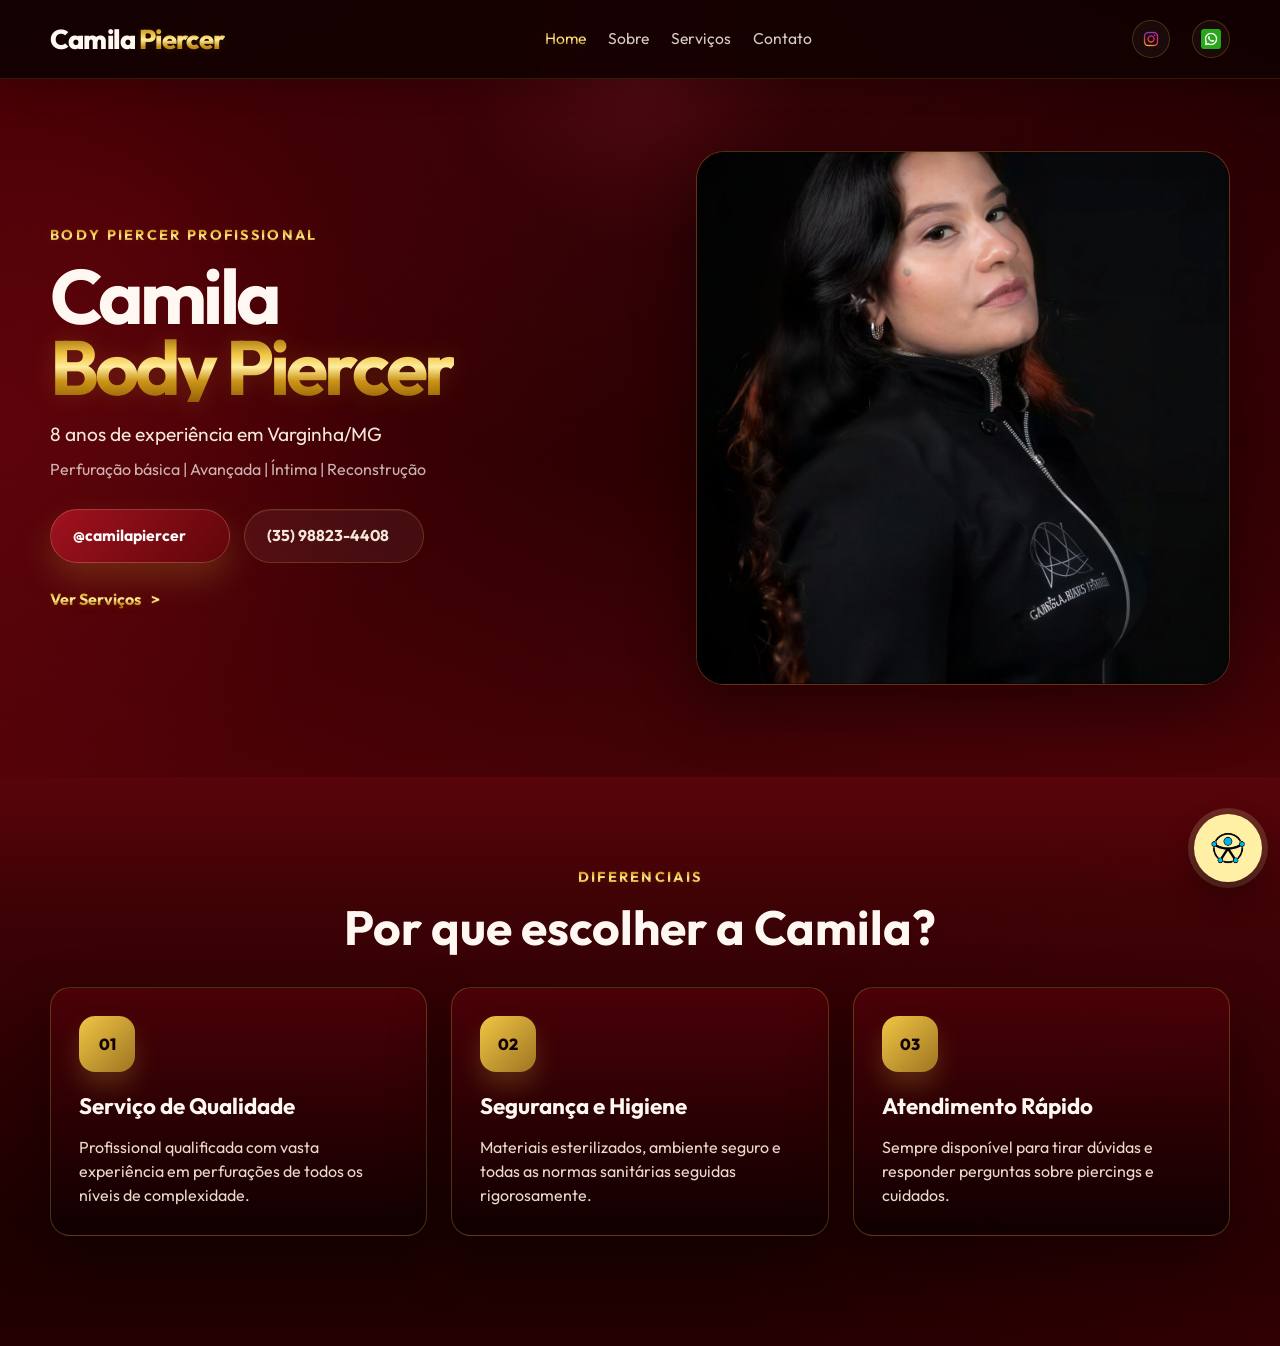
==== commit e70df0c2: "mudado o local dos arquivos certos e mudado o necessario" ====
--- a/index.html
+++ b/index.html
@@ -1,31 +1,36 @@
-<!DOCTYPE html>
+﻿<!DOCTYPE html>
 <html lang="pt-BR">
-<meta charset="UTF-8">
 <head>
     <meta charset="UTF-8">
     <meta name="viewport" content="width=device-width, initial-scale=1.0">
     <title>Camila Piercer</title>
+
     <link rel="preconnect" href="https://fonts.googleapis.com">
     <link rel="preconnect" href="https://fonts.gstatic.com" crossorigin>
     <link href="https://fonts.googleapis.com/css2?family=Outfit:wght@300;400;500;600;700;800&display=swap" rel="stylesheet">
+    
     <link rel="stylesheet" href="style.css">
 </head>
+
 <body>
     <header class="site-header">
         <nav class="navbar container">
             <a class="brand" href="index.html">Camila <span>Piercer</span></a>
+
             <div class="nav-links">
                 <a class="active" href="index.html">Home</a>
                 <a href="sobre.html">Sobre</a>
                 <a href="Servicos.html">Serviços</a>
-                <a href="Contato.html">Contato</a>
+                <a href="contato.html">Contato</a>
             </div>
+
             <div class="nav-socials">
-                <a href="https://www.instagram.com/camilapiercerr?igsh=MXJnbnh0bXM4ZmdyZA%3D%3D" aria-label="Instagram">
-                    <img src="/img/Instagram.png" alt="Instagram">
+                <a href="https://www.instagram.com/camilapiercerr" aria-label="Instagram">
+                    <img src="img/Instagram.png" alt="Instagram">
                 </a>
-                <a href="https://api.whatsapp.com/send/?phone=5535988234408&text&type=phone_number&app_absent=0&utm_source=ig" aria-label="WhatsApp">
-                    <img src="/img/whatsapp.png" alt="WhatsApp">
+
+                <a href="https://api.whatsapp.com/send/?phone=5535988234408" aria-label="WhatsApp">
+                    <img src="img/whatsapp.png" alt="WhatsApp">
                 </a>
             </div>
         </nav>
@@ -37,19 +42,21 @@
                 <div class="hero-copy">
                     <p class="eyebrow">Body Piercer Profissional</p>
                     <h1>Camila<br><span>Body Piercer</span></h1>
+
                     <p class="hero-text">8 anos de experiência em Varginha/MG</p>
                     <p class="hero-services">Perfuração básica | Avançada | Íntima | Reconstrução</p>
+
                     <div class="hero-actions">
-                        <a class="btn btn-primary" href="https://www.instagram.com/camilapiercerr?igsh=MXJnbnh0bXM4ZmdyZA%3D%3D">@camilapiercer</a>
-                        <a class="btn btn-secondary" href="https://api.whatsapp.com/send/?phone=5535988234408&text&type=phone_number&app_absent=0&utm_source=ig">(35) 98823-4408</a>
+                        <a class="btn btn-primary" href="https://www.instagram.com/camilapiercerr">@camilapiercer</a>
+                        <a class="btn btn-secondary" href="https://api.whatsapp.com/send/?phone=5535988234408">(35) 98823-4408</a>
                     </div>
+
                     <a class="link-arrow" href="Servicos.html">Ver Serviços</a>
                 </div>
 
                 <div class="hero-card">
                     <div class="photo-frame">
-                        <img src="/img/Camila.jpeg" alt="Fto da Camila">
-                        </div>
+                        <img src="img/Camila.jpeg" alt="Foto da Camila">
                     </div>
                 </div>
             </div>
@@ -65,24 +72,28 @@
                 <div class="cards-grid">
                     <article class="info-card">
                         <div class="card-icon">01</div>
-                        <h3>8 Anos de Experiência</h3>
+                        <h3>Serviço de Qualidade</h3>
                         <p>Profissional qualificada com vasta experiência em perfurações de todos os níveis de complexidade.</p>
                     </article>
 
                     <article class="info-card">
                         <div class="card-icon">02</div>
                         <h3>Segurança e Higiene</h3>
-                        <p>Materiais esterilizados, ambiente seguro e todas as normas sanitarias seguidas rigorosamente.</p>
+                        <p>Materiais esterilizados, ambiente seguro e todas as normas sanitárias seguidas rigorosamente.</p>
                     </article>
 
                     <article class="info-card">
                         <div class="card-icon">03</div>
-                        <h3>Atendimento Rapido</h3>
-                        <p>Sempre disponivel para tirar dvidas e responder perguntas sobre piercings e cuidados.</p>
+                        <h3>Atendimento Rápido</h3>
+                        <p>Sempre disponível para tirar dúvidas e responder perguntas sobre piercings e cuidados.</p>
                     </article>
                 </div>
             </div>
         </section>
     </main>
+    <script src="arquivos de acessibilidade/recursos de acessiblidade.js"></script>
 </body>
 </html>
+
+
+
--- a/style.css
+++ b/style.css
@@ -1,9 +1,14 @@
+﻿/* =========================================================
+   CONFIGURACOES GERAIS - usadas por todos os arquivos HTML
+   Arquivos: index.html, sobre.html, Servicos.html, contato.html
+   ========================================================= */
+
 :root {
-    --bg: #260103;
-    --bg-soft: #4d0509;
-    --bg-deep: #170001;
-    --surface: rgba(90, 8, 15, 0.74);
-    --surface-strong: rgba(120, 14, 24, 0.88);
+    --bg: #2b0002;
+    --bg-soft: #4b0307;
+    --bg-deep: #100000;
+    --surface: rgba(70, 0, 5, 0.78);
+    --surface-strong: rgba(95, 3, 12, 0.9);
     --text: #fff8f2;
     --muted: #ead9ca;
     --cream: #f4e8da;
@@ -34,7 +39,7 @@
 }
 
 html {
-    background: var(--bg-deep); 
+    background: var(--bg-deep);
     scroll-behavior: smooth;
 }
 
@@ -43,10 +48,11 @@
     font-family: "Outfit", sans-serif;
     color: var(--text);
     background:
-        radial-gradient(circle at top left, rgba(182, 34, 46, 0.28), transparent 26%),
-        radial-gradient(circle at 85% 15%, rgba(212, 175, 55, 0.1), transparent 18%),
-        radial-gradient(circle at bottom right, rgba(244, 232, 218, 0.1), transparent 24%),
-        linear-gradient(180deg, var(--bg) 0%, var(--bg-soft) 48%, var(--bg-deep) 100%);
+        radial-gradient(circle at 50% 0%, rgba(147, 14, 26, 0.38), transparent 32%),
+        radial-gradient(circle at 10% 18%, rgba(112, 0, 8, 0.46), transparent 28%),
+        radial-gradient(circle at 88% 18%, rgba(118, 6, 18, 0.34), transparent 24%),
+        radial-gradient(circle at bottom right, rgba(90, 0, 8, 0.28), transparent 30%),
+        linear-gradient(180deg, var(--bg-deep) 0%, var(--bg) 34%, var(--bg-soft) 58%, var(--bg-deep) 100%);
     line-height: 1.5;
 }
 
@@ -60,17 +66,29 @@
     text-decoration: none;
 }
 
+a:focus-visible,
+button:focus-visible {
+    outline: 3px solid var(--accent);
+    outline-offset: 4px;
+}
+
 .container {
     width: min(calc(100% - 32px), var(--container));
     margin: 0 auto;
 }
+
+
+/* =========================================================
+   CABECALHO E NAVEGACAO - usados por todos os arquivos HTML
+   Arquivos: index.html, sobre.html, Servicos.html, contato.html
+   ========================================================= */
 
 .site-header {
     position: sticky;
     top: 0;
     z-index: 20;
     backdrop-filter: blur(18px);
-    background: rgba(38, 1, 3, 0.82);
+    background: rgba(18, 0, 1, 0.88);
     border-bottom: 1px solid rgba(212, 175, 55, 0.16);
     box-shadow: 0 10px 30px rgba(0, 0, 0, 0.16);
 }
@@ -135,8 +153,13 @@
     width: 20px;
     height: 20px;
     object-fit: contain;
-    display: block;
-}
+}
+
+
+/* =========================================================
+   COMPONENTES COMPARTILHADOS
+   Arquivos: index.html, sobre.html, contato.html
+   ========================================================= */
 
 .section-band {
     position: relative;
@@ -148,23 +171,20 @@
     position: absolute;
     inset: 0;
     background:
-        radial-gradient(circle at left center, rgba(212, 175, 55, 0.12), transparent 28%),
-        linear-gradient(90deg, rgba(143, 15, 25, 0.34) 0%, rgba(77, 5, 9, 0.12) 48%, rgba(255, 248, 242, 0) 100%);
+        radial-gradient(circle at left center, rgba(182, 22, 38, 0.18), transparent 30%),
+        radial-gradient(circle at top center, rgba(255, 57, 80, 0.1), transparent 18%),
+        linear-gradient(90deg, rgba(86, 0, 7, 0.6) 0%, rgba(37, 0, 3, 0.22) 54%, rgba(16, 0, 0, 0) 100%);
     opacity: 1;
     pointer-events: none;
 }
 
-.hero {
-    padding: 72px 0 92px;
-}
-
 .page-hero {
     padding: 70px 0 78px;
 }
 
 .compact-hero h1 {
+    margin-bottom: 10px;
     font-size: clamp(2.6rem, 5vw, 4.2rem);
-    margin-bottom: 10px;
 }
 
 .compact-hero p:not(.eyebrow) {
@@ -178,19 +198,6 @@
     position: relative;
     z-index: 1;
     text-align: center;
-}
-
-.hero-grid {
-    position: relative;
-    z-index: 1;
-    display: grid;
-    grid-template-columns: 1.05fr 0.95fr;
-    align-items: center;
-    gap: 56px;
-}
-
-.hero-copy {
-    max-width: 560px;
 }
 
 .eyebrow {
@@ -201,11 +208,141 @@
     text-transform: uppercase;
 }
 
+.btn {
+    min-width: 180px;
+    padding: 14px 22px;
+    border-radius: 999px;
+    font-size: 0.98rem;
+    font-weight: 700;
+    transition: transform 0.25s ease, box-shadow 0.25s ease, background 0.25s ease;
+}
+
+.btn:hover {
+    transform: translateY(-2px);
+}
+
+.btn-primary {
+    color: var(--white-soft);
+    background: linear-gradient(135deg, #a1121e 0%, var(--primary-strong) 100%);
+    border: 1px solid rgba(240, 214, 166, 0.24);
+    box-shadow: 0 16px 34px var(--primary-glow);
+}
+
+.btn-secondary {
+    color: var(--cream);
+    background: rgba(255, 255, 255, 0.05);
+    border: 1px solid rgba(212, 175, 55, 0.24);
+    box-shadow: inset 0 1px 0 rgba(255, 255, 255, 0.06);
+}
+
+.link-arrow {
+    display: inline-flex;
+    align-items: center;
+    gap: 10px;
+    font-weight: 700;
+}
+
+.link-arrow::after {
+    content: ">";
+    font-size: 1rem;
+}
+
+.card-surface {
+    overflow: hidden;
+    border: 1px solid var(--card-border);
+    border-radius: var(--radius-lg);
+    background: linear-gradient(180deg, rgba(86, 0, 7, 0.88) 0%, rgba(18, 0, 1, 0.98) 100%);
+    box-shadow: var(--shadow);
+}
+
+.section-heading {
+    position: relative;
+    z-index: 1;
+    margin-bottom: 36px;
+    text-align: center;
+}
+
+.section-heading h2 {
+    font-size: clamp(2rem, 4vw, 3rem);
+    line-height: 1;
+}
+
+.cards-grid {
+    position: relative;
+    z-index: 1;
+    display: grid;
+    grid-template-columns: repeat(3, minmax(0, 1fr));
+    gap: 24px;
+}
+
+.info-card {
+    padding: 28px;
+    border: 1px solid var(--card-border);
+    border-radius: var(--radius-md);
+    background:
+        linear-gradient(180deg, rgba(76, 1, 8, 0.88) 0%, rgba(16, 0, 1, 0.98) 100%),
+        linear-gradient(135deg, rgba(255, 58, 80, 0.06), rgba(255, 255, 255, 0));
+    box-shadow: var(--shadow);
+    transition: transform 0.28s ease, border-color 0.28s ease, box-shadow 0.28s ease;
+}
+
+.info-card:hover {
+    transform: translateY(-6px);
+    border-color: rgba(240, 214, 166, 0.4);
+    box-shadow: 0 28px 64px rgba(0, 0, 0, 0.3);
+}
+
+.card-icon {
+    width: 56px;
+    height: 56px;
+    display: grid;
+    place-items: center;
+    margin-bottom: 18px;
+    border-radius: 16px;
+    color: var(--bg-deep);
+    background: linear-gradient(135deg, var(--primary-soft) 0%, #9e7422 100%);
+    box-shadow: 0 14px 24px rgba(212, 175, 55, 0.22);
+    font-weight: 800;
+}
+
+.info-card h3 {
+    margin-bottom: 12px;
+    font-size: 1.4rem;
+}
+
+.info-card p {
+    color: var(--muted);
+    font-size: 1rem;
+}
+
+
+/* =========================================================
+   PAGINA INICIAL
+   Arquivo: index.html
+   ========================================================= */
+
+.hero {
+    padding: 72px 0 92px;
+}
+
+.hero-grid {
+    position: relative;
+    z-index: 1;
+    display: grid;
+    grid-template-columns: 1.05fr 0.95fr;
+    align-items: center;
+    gap: 56px;
+}
+
+.hero-copy {
+    max-width: 560px;
+}
+
 .hero h1 {
+    margin-bottom: 18px;
     font-size: clamp(3.2rem, 6vw, 5.5rem);
     line-height: 0.92;
     letter-spacing: -0.05em;
-    margin-bottom: 18px;
 }
 
 .hero h1 span {
@@ -218,15 +355,15 @@
 }
 
 .hero-text {
+    margin-bottom: 8px;
+    color: var(--cream);
     font-size: 1.2rem;
-    color: var(--cream);
-    margin-bottom: 8px;
 }
 
 .hero-services {
+    margin-bottom: 28px;
     color: rgba(255, 248, 242, 0.72);
     font-size: 1rem;
-    margin-bottom: 28px;
 }
 
 .hero-actions {
@@ -236,45 +373,6 @@
     margin-bottom: 24px;
 }
 
-.btn {
-    min-width: 180px;
-    padding: 14px 22px;
-    border-radius: 999px;
-    font-weight: 700;
-    font-size: 0.98rem;
-    transition: transform 0.25s ease, box-shadow 0.25s ease, background 0.25s ease;
-}
-
-.btn:hover {
-    transform: translateY(-2px);
-}
-
-.btn-primary {
-    color: var(--white-soft);
-    background: linear-gradient(135deg, #a1121e 0%, var(--primary-strong) 100%);
-    box-shadow: 0 16px 34px var(--primary-glow);
-    border: 1px solid rgba(240, 214, 166, 0.24);
-}
-
-.btn-secondary {
-    color: var(--cream);
-    background: rgba(255, 255, 255, 0.05);
-    border: 1px solid rgba(212, 175, 55, 0.24);
-    box-shadow: inset 0 1px 0 rgba(255, 255, 255, 0.06);
-}
-
-.link-arrow {
-    display: inline-flex;
-    align-items: center;
-    gap: 10px;
-    font-weight: 700;
-}
-
-.link-arrow::after {
-    content: ">";
-    font-size: 1rem;
-}
-
 .hero-card {
     position: relative;
 }
@@ -283,19 +381,19 @@
     content: "";
     position: absolute;
     inset: 18px -8px -18px 18px;
-    background: radial-gradient(circle, rgba(212, 175, 55, 0.18) 0%, rgba(143, 15, 25, 0) 68%);
+    background: radial-gradient(circle, rgba(201, 14, 35, 0.28) 0%, rgba(70, 0, 7, 0) 68%);
     filter: blur(16px);
 }
 
 .photo-frame {
     position: relative;
     min-height: 520px;
-    border-radius: var(--radius-lg);
     overflow: hidden;
     border: 1px solid rgba(212, 175, 55, 0.28);
+    border-radius: var(--radius-lg);
     background:
-        linear-gradient(180deg, rgba(93, 8, 14, 0.92), rgba(45, 2, 5, 0.98)),
-        radial-gradient(circle at top, rgba(212, 175, 55, 0.12), transparent 30%);
+        linear-gradient(180deg, rgba(75, 0, 7, 0.94), rgba(16, 0, 1, 0.98)),
+        radial-gradient(circle at top, rgba(201, 14, 35, 0.16), transparent 32%);
     box-shadow: var(--shadow);
 }
 
@@ -334,6 +432,20 @@
     padding: 90px 0 110px;
 }
 
+.features::before {
+    content: "";
+    position: absolute;
+    inset: 0;
+    background: linear-gradient(180deg, rgba(201, 14, 35, 0.1), transparent 22%, transparent 78%, rgba(64, 0, 5, 0.42) 100%);
+    pointer-events: none;
+}
+
+
+/* =========================================================
+   PAGINA SOBRE
+   Arquivo: sobre.html
+   ========================================================= */
+
 .about-section {
     position: relative;
     padding: 88px 0 110px;
@@ -342,21 +454,21 @@
 .about-grid {
     display: grid;
     grid-template-columns: 0.9fr 1.1fr;
+    align-items: stretch;
     gap: 34px;
-    align-items: stretch;
-}
-
-.card-surface {
-    border-radius: var(--radius-lg);
-    border: 1px solid var(--card-border);
-    background: linear-gradient(180deg, rgba(96, 10, 17, 0.82) 0%, rgba(45, 2, 5, 0.96) 100%);
-    box-shadow: var(--shadow);
-    overflow: hidden;
 }
 
 .about-photo {
+    position: relative;
     min-height: 520px;
-    position: relative;
+}
+
+.about-photo img {
+    width: 100%;
+    height: 100%;
+    min-height: inherit;
+    object-fit: cover;
+    object-position: center;
 }
 
 .about-placeholder {
@@ -368,16 +480,21 @@
 }
 
 .about-copy h2 {
+    margin-bottom: 18px;
     font-size: clamp(2rem, 4vw, 3rem);
-    margin-bottom: 18px;
 }
 
 .about-copy p {
+    margin-bottom: 16px;
     color: var(--muted);
     font-size: 1.02rem;
-    margin-bottom: 16px;
-}
-
+}
+
+
+/* =========================================================
+   PAGINA CONTATO
+   Arquivo: contato.html
+   ========================================================= */
 
 .contact-section {
     padding: 88px 0 110px;
@@ -386,8 +503,8 @@
 .contact-grid {
     display: grid;
     grid-template-columns: 1.05fr 0.95fr;
+    align-items: stretch;
     gap: 24px;
-    align-items: stretch;
 }
 
 .contact-panel {
@@ -395,14 +512,14 @@
 }
 
 .contact-panel h2 {
+    margin-bottom: 16px;
     font-size: clamp(2rem, 4vw, 3rem);
-    margin-bottom: 16px;
 }
 
 .contact-panel p:not(.eyebrow) {
+    max-width: 570px;
     color: var(--muted);
     font-size: 1.02rem;
-    max-width: 570px;
 }
 
 .contact-actions {
@@ -417,119 +534,470 @@
     gap: 24px;
 }
 
-.features::before {
+.contact-form {
+    display: grid;
+    gap: 16px;
+    margin-top: 28px;
+}
+
+.contact-form label {
+    display: grid;
+    gap: 8px;
+    color: var(--cream);
+    font-weight: 700;
+    text-align: left;
+}
+
+.contact-service-field {
+    display: grid;
+    gap: 10px;
+    border: 0;
+    color: var(--cream);
+    text-align: left;
+}
+
+.contact-service-field legend {
+    margin-bottom: 8px;
+    font-weight: 700;
+}
+
+.service-picker {
+    display: grid;
+    grid-template-columns: repeat(2, minmax(0, 1fr));
+    gap: 10px;
+}
+
+.service-picker button {
+    min-height: 48px;
+    border: 1px solid rgba(212, 175, 55, 0.28);
+    border-radius: 14px;
+    padding: 12px 14px;
+    color: var(--cream);
+    background:
+        linear-gradient(180deg, rgba(255, 255, 255, 0.08), rgba(255, 255, 255, 0.03)),
+        rgba(255, 255, 255, 0.04);
+    font: inherit;
+    font-weight: 700;
+    text-align: left;
+    cursor: pointer;
+    transition: transform 0.2s ease, border-color 0.2s ease, background 0.2s ease, color 0.2s ease;
+}
+
+.service-picker button:hover {
+    transform: translateY(-2px);
+    border-color: rgba(255, 240, 166, 0.52);
+}
+
+.service-picker button.is-selected {
+    color: #100000;
+    background: linear-gradient(135deg, var(--gold-light), var(--primary-soft));
+    border-color: rgba(255, 255, 255, 0.72);
+    box-shadow: 0 12px 26px rgba(212, 175, 55, 0.22);
+}
+
+.contact-form input,
+.contact-form select,
+.contact-form textarea {
+    width: 100%;
+    border: 1px solid rgba(212, 175, 55, 0.28);
+    border-radius: 14px;
+    padding: 13px 14px;
+    color: var(--text);
+    background: rgba(255, 255, 255, 0.06);
+    font: inherit;
+    outline: none;
+}
+
+.contact-form textarea {
+    resize: vertical;
+}
+
+.contact-form input:focus,
+.contact-form select:focus,
+.contact-form textarea:focus {
+    border-color: var(--accent);
+    box-shadow: 0 0 0 3px rgba(255, 224, 138, 0.18);
+}
+
+.contact-form-status {
+    min-height: 22px;
+    color: var(--accent);
+    font-size: 0.95rem;
+    font-weight: 700;
+}
+
+.contact-form-status.is-error {
+    color: #ffb4b4;
+}
+
+
+/* =========================================================
+   PAGINA SERVICOS
+   Arquivo: Servicos.html
+   ========================================================= */
+
+.services-hero {
+    position: relative;
+    padding: 82px 0 74px;
+}
+
+.services-hero-grid {
+    position: relative;
+    z-index: 1;
+    display: grid;
+    grid-template-columns: 1.15fr 0.85fr;
+    align-items: center;
+    gap: 34px;
+}
+
+.services-hero-copy h1 {
+    max-width: 720px;
+    margin-bottom: 18px;
+    font-size: clamp(2.7rem, 5vw, 5rem);
+    line-height: 0.98;
+    letter-spacing: -0.04em;
+}
+
+.services-hero-copy p:not(.eyebrow) {
+    max-width: 660px;
+    color: rgba(244, 232, 218, 0.86);
+    font-size: 1.12rem;
+}
+
+.services-hero-actions {
+    display: flex;
+    flex-wrap: wrap;
+    gap: 14px;
+    margin-top: 28px;
+}
+
+.services-highlight {
+    padding: 34px;
+}
+
+.services-highlight span {
+    display: block;
+    margin-bottom: 8px;
+    color: var(--accent);
+    font-size: clamp(4rem, 8vw, 6rem);
+    font-weight: 800;
+    line-height: 0.9;
+}
+
+.services-highlight strong {
+    display: block;
+    margin-bottom: 14px;
+    font-size: 1.5rem;
+}
+
+.services-highlight p {
+    color: var(--muted);
+    font-size: 1rem;
+}
+
+.services-intro {
+    padding: 74px 0 0;
+}
+
+.servicos-lista {
+    max-width: 1100px;
+    margin: 34px auto 70px;
+    padding: 0 20px;
+
+    display: grid;
+    grid-template-columns: repeat(2, 1fr);
+    gap: 25px;
+}
+
+.servico-card {
+    position: relative;
+    overflow: hidden;
+    min-height: 360px;
+    padding: 28px;
+    border: 1px solid var(--card-border);
+    border-radius: var(--radius-md);
+    background:
+        linear-gradient(180deg, rgba(76, 1, 8, 0.9) 0%, rgba(16, 0, 1, 0.98) 100%),
+        radial-gradient(circle at top right, rgba(255, 224, 138, 0.15), transparent 34%);
+    box-shadow: var(--shadow);
+    transition: transform 0.28s ease, border-color 0.28s ease, box-shadow 0.28s ease;
+}
+
+.servico-card::before {
     content: "";
     position: absolute;
-    inset: 0;
-    background: linear-gradient(180deg, rgba(212, 175, 55, 0.06), transparent 22%, transparent 78%, rgba(143, 15, 25, 0.22) 100%);
-    pointer-events: none;
-}
-
-.section-heading {
+    inset: 0 0 auto;
+    height: 4px;
+    background: linear-gradient(90deg, var(--gold-deep), var(--gold-light), var(--gold-mid));
+}
+
+.servico-card:hover {
+    transform: translateY(-8px);
+    border-color: rgba(255, 240, 166, 0.42);
+    box-shadow: 0 30px 70px rgba(0, 0, 0, 0.32);
+}
+
+.servico-tag {
+    display: inline-flex;
+    margin-bottom: 18px;
+    padding: 7px 11px;
+    border: 1px solid rgba(255, 240, 166, 0.28);
+    border-radius: 999px;
+    color: var(--accent);
+    background: rgba(255, 255, 255, 0.05);
+    font-size: 0.78rem;
+    font-weight: 800;
+    text-transform: uppercase;
+}
+
+.servico-card h3 {
+    color: var(--text);
+    font-size: 1.65rem;
+    margin-bottom: 12px;
+}
+
+.servico-card p {
+    color: var(--muted);
+    font-size: 1rem;
+    margin-bottom: 18px;
+    line-height: 1.5;
+}
+
+.servico-card ul {
+    list-style: none;
+    padding: 0;
+    margin: 0;
+}
+
+.servico-card li {
+    color: rgba(255, 248, 242, 0.84);
+    margin-bottom: 10px;
+    padding-left: 22px;
     position: relative;
-    z-index: 1;
-    margin-bottom: 36px;
-    text-align: center;
-}
-
-.section-heading h2 {
-    font-size: clamp(2rem, 4vw, 3rem);
-    line-height: 1;
-}
-
-.cards-grid {
-    position: relative;
-    z-index: 1;
+}
+
+.servico-card li::before {
+    content: "";
+    width: 8px;
+    height: 8px;
+    border-radius: 50%;
+    background: var(--accent);
+    position: absolute;
+    left: 0;
+    top: 0.58em;
+}
+
+.servico-card a {
+    display: inline-flex;
+    margin-top: 16px;
+    color: var(--accent);
+    font-weight: 800;
+}
+
+.catalog-section {
+    padding: 18px 0 86px;
+}
+
+.catalog-grid {
     display: grid;
     grid-template-columns: repeat(3, minmax(0, 1fr));
-    gap: 24px;
-}
-
-.info-card {
-    padding: 28px;
+    gap: 22px;
+}
+
+.catalog-card {
+    overflow: hidden;
+    border: 1px solid var(--card-border);
     border-radius: var(--radius-md);
     background:
-        linear-gradient(180deg, rgba(88, 9, 15, 0.84) 0%, rgba(34, 2, 4, 0.96) 100%),
-        linear-gradient(135deg, rgba(255, 255, 255, 0.04), rgba(255, 255, 255, 0));
-    border: 1px solid var(--card-border);
+        linear-gradient(180deg, rgba(76, 1, 8, 0.86) 0%, rgba(16, 0, 1, 0.98) 100%),
+        radial-gradient(circle at top, rgba(255, 224, 138, 0.12), transparent 32%);
     box-shadow: var(--shadow);
-    transition: transform 0.28s ease, border-color 0.28s ease, box-shadow 0.28s ease;
-}
-
-.info-card:hover {
+    transition: transform 0.26s ease, border-color 0.26s ease;
+}
+
+.catalog-card:hover {
     transform: translateY(-6px);
-    border-color: rgba(240, 214, 166, 0.4);
-    box-shadow: 0 28px 64px rgba(0, 0, 0, 0.3);
-}
-
-.card-icon {
-    width: 56px;
-    height: 56px;
+    border-color: rgba(255, 240, 166, 0.42);
+}
+
+.catalog-visual {
+    position: relative;
+    min-height: 190px;
     display: grid;
     place-items: center;
-    margin-bottom: 18px;
-    border-radius: 16px;
-    background: linear-gradient(135deg, var(--primary-soft) 0%, #9e7422 100%);
-    box-shadow: 0 14px 24px rgba(212, 175, 55, 0.22);
+    background:
+        radial-gradient(circle at center, rgba(255, 240, 166, 0.13), transparent 36%),
+        linear-gradient(135deg, rgba(255, 255, 255, 0.07), rgba(255, 255, 255, 0.01));
+}
+
+.catalog-visual::before {
+    content: "";
+    display: block;
+    width: 102px;
+    height: 136px;
+    border: 3px solid rgba(255, 240, 166, 0.62);
+    background: rgba(255, 255, 255, 0.04);
+}
+
+.catalog-ear::before {
+    border-radius: 62% 42% 58% 46%;
+    box-shadow: inset -18px -8px 0 rgba(255, 240, 166, 0.08);
+}
+
+.catalog-nose::before {
+    width: 118px;
+    height: 126px;
+    border-radius: 56% 44% 48% 58%;
+    clip-path: polygon(34% 0, 82% 56%, 58% 100%, 14% 54%);
+}
+
+.catalog-brow::before {
+    width: 148px;
+    height: 70px;
+    border-radius: 999px 999px 18px 18px;
+    clip-path: polygon(0 58%, 22% 22%, 58% 10%, 100% 28%, 94% 56%, 55% 42%, 20% 48%);
+}
+
+.piercing-point {
+    position: absolute;
+    width: 17px;
+    height: 17px;
+    border: 3px solid #fffdf9;
+    border-radius: 50%;
+    background: var(--accent);
+    box-shadow: 0 0 0 7px rgba(255, 224, 138, 0.16), 0 10px 24px rgba(0, 0, 0, 0.28);
+}
+
+.point-helix {
+    top: 45px;
+    left: 54%;
+}
+
+.point-tragus {
+    top: 96px;
+    left: 46%;
+}
+
+.point-conch {
+    top: 105px;
+    left: 55%;
+}
+
+.point-nostril {
+    top: 98px;
+    left: 58%;
+}
+
+.point-septum {
+    top: 118px;
+    left: 50%;
+}
+
+.point-brow {
+    top: 78px;
+    left: 57%;
+}
+
+.catalog-content {
+    padding: 24px;
+}
+
+.catalog-category {
+    display: inline-flex;
+    margin-bottom: 10px;
+    color: var(--accent);
+    font-size: 0.78rem;
     font-weight: 800;
-    color: var(--bg-deep);
-}
-
-.info-card h3 {
-    margin-bottom: 12px;
-    font-size: 1.4rem;
-}
-
-.info-card p {
+    text-transform: uppercase;
+}
+
+.catalog-content h3 {
+    margin-bottom: 10px;
+    font-size: 1.45rem;
+}
+
+.catalog-content p {
+    min-height: 72px;
     color: var(--muted);
-    font-size: 1rem;
-}
-
-.servicos {
-    display:grid;
-    gap: 30px;
-    padding: 40px;
-    grid-template-columns: repeat(auto-fit, minmax(300px, 1fr));
-}
-
-.servico-card{
-padding: 25px;
-border-radius: 16px;
-background: #170001; /*aqui muda a cor */
-color: #ffe08a;
-
-border: 1px solid rgba(212, 175, 55, 0.1);
-transition: 0.3s;
-}
-
-.servico-card:hover{
-    border-color: rgba(212, 175, 55, 0.28);
-    transform: translateY(-5px);
-}
-
-.servico-card h3{
-    font-size: 1.4rem;
-    margin-bottom: 12px;
-}
-
-.servico-card p{
+}
+
+.catalog-content dl {
+    display: grid;
+    grid-template-columns: repeat(2, minmax(0, 1fr));
+    gap: 10px;
+    margin: 18px 0;
+}
+
+.catalog-content dl div {
+    padding: 10px;
+    border: 1px solid rgba(212, 175, 55, 0.18);
+    border-radius: 12px;
+    background: rgba(255, 255, 255, 0.04);
+}
+
+.catalog-content dt {
+    color: rgba(255, 248, 242, 0.62);
+    font-size: 0.76rem;
+    font-weight: 700;
+    text-transform: uppercase;
+}
+
+.catalog-content dd {
+    color: var(--text);
+    font-weight: 800;
+}
+
+.catalog-content a {
+    display: inline-flex;
+    color: var(--accent);
+    font-weight: 800;
+}
+
+.services-care {
+    padding: 10px 0 110px;
+}
+
+.services-care-grid {
+    display: grid;
+    grid-template-columns: repeat(3, 1fr);
+    gap: 20px;
+}
+
+.services-care article {
+    padding: 24px;
+    border: 1px solid rgba(212, 175, 55, 0.18);
+    border-radius: var(--radius-md);
+    background: rgba(255, 255, 255, 0.04);
+}
+
+.services-care span {
+    color: var(--accent);
+    font-weight: 800;
+}
+
+.services-care h3 {
+    margin: 8px 0;
+    font-size: 1.25rem;
+}
+
+.services-care p {
     color: var(--muted);
-    font-size: 1rem;
-    margin-bottom: 14px;
-}
-
-.servico-card ul{
-    list-style: disc;
-    padding-left: 20px;
-    color: var(--muted);
-}
-
-.servico-card li{
-    margin-bottom: 8px;
-    font-size: 0.98rem;
-}
-
-
+}
+
+/* RESPONSIVO */
+
+@media (max-width: 768px) {
+    .servicos-lista,
+    .catalog-grid,
+    .services-care-grid {
+        grid-template-columns: 1fr;
+    }
+}
+
+/* =========================================================
+   RESPONSIVIDADE - ajustes para telas menores
+   Arquivos: index.html, sobre.html, Servicos.html, contato.html
+   ========================================================= */
 
 @media (max-width: 980px) {
     .navbar {
@@ -541,16 +1009,19 @@
     .hero-grid,
     .cards-grid,
     .about-grid,
-    .contact-grid {
+    .contact-grid,
+    .services-hero-grid {
         grid-template-columns: 1fr;
     }
 
-    .hero-copy {
+    .hero-copy,
+    .services-hero-copy {
         max-width: none;
         text-align: center;
     }
 
-    .hero-actions {
+    .hero-actions,
+    .services-hero-actions {
         justify-content: center;
     }
 
@@ -577,6 +1048,10 @@
 
     .contact-actions {
         justify-content: center;
+    }
+
+    .catalog-grid {
+        grid-template-columns: repeat(2, minmax(0, 1fr));
     }
 }
 
@@ -612,4 +1087,535 @@
     .contact-panel {
         padding: 26px;
     }
-}
+
+    .service-picker {
+        grid-template-columns: 1fr;
+    }
+
+    .catalog-grid {
+        grid-template-columns: 1fr;
+    }
+}
+
+/* =========================================================
+   ACESSIBILIDADE - recursos globais
+   Arquivos: index.html, sobre.html, Servicos.html, contato.html
+   ========================================================= */
+
+:root {
+    --a11y-font-scale: 100%;
+}
+
+html {
+    font-size: var(--a11y-font-scale);
+}
+
+.sr-only {
+    position: absolute;
+    width: 1px;
+    height: 1px;
+    padding: 0;
+    overflow: hidden;
+    clip: rect(0, 0, 0, 0);
+    white-space: nowrap;
+    border: 0;
+}
+
+.skip-link {
+    position: fixed;
+    top: 12px;
+    left: 12px;
+    z-index: 1000;
+    padding: 10px 14px;
+    border-radius: 10px;
+    color: #100000;
+    background: #fff0a6;
+    font-weight: 800;
+    transform: translateY(-140%);
+    transition: transform 0.2s ease;
+}
+
+.skip-link:focus {
+    transform: translateY(0);
+    outline: 3px solid #ffffff;
+    outline-offset: 3px;
+}
+
+.a11y-widget {
+    position: fixed;
+    right: 18px;
+    bottom: 18px;
+    z-index: 999;
+    display: grid;
+    justify-items: end;
+    gap: 10px;
+    font-family: "Outfit", sans-serif;
+}
+
+.a11y-open-button,
+.a11y-panel button {
+    border: 1px solid rgba(255, 240, 166, 0.55);
+    color: var(--white-soft);
+    background: #5f050b;
+    font: inherit;
+    font-weight: 800;
+    cursor: pointer;
+}
+
+.a11y-open-button {
+    position: relative;
+    width: 68px;
+    height: 68px;
+    border-radius: 50%;
+    display: grid;
+    place-items: center;
+    background: #fff0a6;
+    box-shadow: 0 16px 32px rgba(0, 0, 0, 0.32), 0 0 0 6px rgba(255, 240, 166, 0.16);
+}
+
+.a11y-open-button::before {
+    content: "Acessibilidade";
+    position: absolute;
+    right: calc(100% + 10px);
+    top: 50%;
+    width: max-content;
+    max-width: 190px;
+    padding: 8px 12px;
+    border: 1px solid rgba(255, 240, 166, 0.42);
+    border-radius: 10px;
+    color: var(--white-soft);
+    background: rgba(18, 0, 1, 0.96);
+    font-size: 0.86rem;
+    font-weight: 800;
+    line-height: 1.15;
+    opacity: 0;
+    pointer-events: none;
+    transform: translate(8px, -50%);
+    transition: opacity 0.2s ease, transform 0.2s ease;
+}
+
+.a11y-open-button:hover::before,
+.a11y-open-button:focus-visible::before {
+    opacity: 1;
+    transform: translate(0, -50%);
+}
+
+.a11y-open-button img {
+    width: 34px;
+    height: 34px;
+    object-fit: contain;
+}
+
+.a11y-panel {
+    width: min(290px, calc(100vw - 36px));
+    padding: 16px;
+    border: 1px solid rgba(255, 240, 166, 0.42);
+    border-radius: 16px;
+    background: rgba(18, 0, 1, 0.96);
+    box-shadow: 0 20px 50px rgba(0, 0, 0, 0.42);
+}
+
+.a11y-panel-header,
+.a11y-font-controls,
+.a11y-theme-controls {
+    display: flex;
+    align-items: center;
+    justify-content: space-between;
+    gap: 10px;
+}
+
+.a11y-panel-header {
+    margin-bottom: 12px;
+}
+
+.a11y-panel-header strong {
+    font-size: 1rem;
+}
+
+.a11y-close-button {
+    width: 34px;
+    height: 34px;
+    border-radius: 50%;
+}
+
+.a11y-font-controls {
+    margin-bottom: 10px;
+}
+
+.a11y-font-controls button,
+.a11y-theme-controls button,
+.a11y-panel > button {
+    min-height: 42px;
+    border-radius: 10px;
+}
+
+.a11y-font-controls button {
+    width: 64px;
+}
+
+.a11y-font-controls span {
+    min-width: 62px;
+    text-align: center;
+    font-weight: 800;
+}
+
+.a11y-theme-controls {
+    margin-bottom: 10px;
+}
+
+.a11y-theme-controls button {
+    flex: 1;
+    padding: 10px;
+}
+
+.a11y-panel > button {
+    width: 100%;
+    margin-top: 8px;
+    padding: 10px 12px;
+    text-align: left;
+}
+
+.a11y-voice-status {
+    margin-top: 10px;
+    color: rgba(255, 248, 242, 0.78);
+    font-size: 0.84rem;
+    line-height: 1.35;
+}
+
+.a11y-voice-status.is-error {
+    color: #fff0a6;
+    font-weight: 700;
+}
+
+.a11y-panel button:hover,
+.a11y-panel button:focus-visible,
+.a11y-open-button:hover,
+.a11y-open-button:focus-visible {
+    outline: 3px solid #fff0a6;
+    outline-offset: 3px;
+}
+
+.a11y-panel button.is-active {
+    color: #100000;
+    background: #fff0a6;
+}
+
+.a11y-reset-button {
+    text-align: center !important;
+    background: rgba(255, 255, 255, 0.08) !important;
+}
+
+.a11y-dyslexia-font body {
+    font-family: Verdana, Arial, Helvetica, sans-serif;
+    letter-spacing: 0;
+    line-height: 1.75;
+    word-spacing: 0.12em;
+}
+
+.a11y-dyslexia-font p,
+.a11y-dyslexia-font li,
+.a11y-dyslexia-font a,
+.a11y-dyslexia-font button {
+    font-weight: 500;
+}
+
+.a11y-dyslexia-font h1,
+.a11y-dyslexia-font h2,
+.a11y-dyslexia-font h3,
+.a11y-dyslexia-font .brand {
+    letter-spacing: 0;
+    line-height: 1.18;
+}
+
+.a11y-dyslexia-font .hero h1 {
+    line-height: 1.08;
+}
+
+.a11y-underlined-links a {
+    text-decoration: underline;
+    text-underline-offset: 0.22em;
+}
+
+.a11y-light-mode {
+    --bg: #fff4ea;
+    --bg-soft: #f6dfcb;
+    --bg-deep: #fffaf5;
+    --surface: rgba(255, 250, 245, 0.92);
+    --surface-strong: rgba(255, 255, 255, 0.96);
+    --text: #2b0002;
+    --muted: #5f3430;
+    --cream: #3b1517;
+    --white-soft: #2b0002;
+    --primary: #8f0f19;
+    --primary-strong: #6e0710;
+    --primary-soft: #b97908;
+    --accent: #8f0f19;
+    --gold-deep: #6f4705;
+    --gold-mid: #9d6908;
+    --gold-light: #7c5206;
+    --card-border: rgba(143, 15, 25, 0.22);
+    --shadow: 0 18px 42px rgba(70, 0, 5, 0.13);
+    background: #fffaf5;
+}
+
+.a11y-light-mode body {
+    color: var(--text);
+    background:
+        radial-gradient(circle at 50% 0%, rgba(255, 224, 195, 0.68), transparent 34%),
+        radial-gradient(circle at 12% 22%, rgba(255, 235, 210, 0.74), transparent 28%),
+        linear-gradient(180deg, #fffaf5 0%, #fff0e3 44%, #f8dfca 72%, #fffaf5 100%);
+}
+
+.a11y-light-mode .site-header {
+    background: rgba(255, 250, 245, 0.92);
+    border-bottom-color: rgba(143, 15, 25, 0.18);
+}
+
+.a11y-light-mode .nav-links a {
+    color: rgba(43, 0, 2, 0.78);
+}
+
+.a11y-light-mode .nav-links a:hover,
+.a11y-light-mode .nav-socials a:hover {
+    color: var(--primary);
+}
+
+.a11y-light-mode .nav-socials a {
+    border-color: rgba(143, 15, 25, 0.22);
+    background: rgba(255, 255, 255, 0.7);
+}
+
+.a11y-light-mode .section-band::before {
+    background:
+        radial-gradient(circle at left center, rgba(185, 121, 8, 0.13), transparent 30%),
+        linear-gradient(90deg, rgba(255, 235, 212, 0.8) 0%, rgba(255, 250, 245, 0.52) 54%, rgba(255, 250, 245, 0) 100%);
+}
+
+.a11y-light-mode .card-surface,
+.a11y-light-mode .info-card,
+.a11y-light-mode .card.pequeno,
+.a11y-light-mode .a11y-panel {
+    background: linear-gradient(180deg, rgba(255, 250, 245, 0.96), rgba(255, 240, 226, 0.98));
+    border-color: var(--card-border);
+    box-shadow: var(--shadow);
+}
+
+.a11y-light-mode .servico-card {
+    background: linear-gradient(180deg, rgba(255, 250, 245, 0.96), rgba(255, 240, 226, 0.98));
+    border-color: rgba(143, 15, 25, 0.22);
+    box-shadow: var(--shadow);
+}
+
+.a11y-light-mode .catalog-card,
+.a11y-light-mode .catalog-content dl div {
+    background: linear-gradient(180deg, rgba(255, 250, 245, 0.96), rgba(255, 240, 226, 0.98));
+    border-color: rgba(143, 15, 25, 0.2);
+}
+
+.a11y-light-mode .catalog-visual {
+    background:
+        radial-gradient(circle at center, rgba(143, 15, 25, 0.1), transparent 36%),
+        linear-gradient(135deg, rgba(255, 255, 255, 0.78), rgba(255, 235, 215, 0.5));
+}
+
+.a11y-light-mode .catalog-content p,
+.a11y-light-mode .catalog-content dt {
+    color: var(--muted);
+}
+
+.a11y-light-mode .catalog-content dd {
+    color: var(--text);
+}
+
+.a11y-light-mode .info-card p,
+.a11y-light-mode .about-copy p,
+.a11y-light-mode .contact-panel p:not(.eyebrow),
+.a11y-light-mode .hero-services,
+.a11y-light-mode .compact-hero p:not(.eyebrow),
+.a11y-light-mode .card.pequeno p {
+    color: var(--muted);
+}
+
+.a11y-light-mode .servico-card h3 {
+    color: #4b0f1e;
+}
+
+.a11y-light-mode .servico-card p,
+.a11y-light-mode .servico-card li {
+    color: #44211f;
+}
+
+.a11y-light-mode .btn-primary {
+    color: #fffdf9;
+}
+
+.a11y-light-mode .btn-secondary {
+    color: var(--primary-strong);
+    background: rgba(255, 255, 255, 0.78);
+    border-color: rgba(143, 15, 25, 0.26);
+}
+
+.a11y-light-mode .contact-form input,
+.a11y-light-mode .contact-form select,
+.a11y-light-mode .contact-form textarea {
+    color: var(--text);
+    background: rgba(255, 255, 255, 0.86);
+    border-color: rgba(143, 15, 25, 0.2);
+}
+
+.a11y-light-mode .service-picker button {
+    color: var(--primary-strong);
+    background: rgba(255, 255, 255, 0.78);
+    border-color: rgba(143, 15, 25, 0.2);
+}
+
+.a11y-light-mode .service-picker button.is-selected {
+    color: #fffdf9;
+    background: linear-gradient(135deg, #a1121e, #6e0710);
+}
+
+.a11y-light-mode .a11y-open-button,
+.a11y-light-mode .a11y-panel button {
+    color: #fffdf9;
+    background: #7d0a13;
+}
+
+.a11y-light-mode .a11y-open-button {
+    background: #fff0a6;
+}
+
+.a11y-light-mode .a11y-panel button.is-active {
+    color: #2b0002;
+    background: #fff0a6;
+}
+
+.a11y-light-mode .a11y-voice-status {
+    color: rgba(43, 0, 2, 0.72);
+}
+
+.a11y-light-mode .a11y-voice-status.is-error {
+    color: #7d0a13;
+}
+
+.a11y-high-contrast body {
+    color: #ffffff;
+    background: #000000 !important;
+}
+
+.a11y-high-contrast body,
+.a11y-high-contrast .site-header,
+.a11y-high-contrast .section-band,
+.a11y-high-contrast .features,
+.a11y-high-contrast .services-care article,
+.a11y-high-contrast .catalog-card,
+.a11y-high-contrast .catalog-content dl div,
+.a11y-high-contrast .card-surface,
+.a11y-high-contrast .info-card,
+.a11y-high-contrast .servico-card,
+.a11y-high-contrast .contact-panel,
+.a11y-high-contrast .card.pequeno,
+.a11y-high-contrast .a11y-panel {
+    background: #000000 !important;
+    background-image: none !important;
+    border-color: #ffffff !important;
+    box-shadow: none !important;
+}
+
+.a11y-high-contrast .section-band::before,
+.a11y-high-contrast .features::before,
+.a11y-high-contrast .hero-card::before {
+    display: none !important;
+}
+
+.a11y-high-contrast *,
+.a11y-high-contrast .brand span,
+.a11y-high-contrast .nav-links a.active,
+.a11y-high-contrast .link-arrow,
+.a11y-high-contrast .eyebrow,
+.a11y-high-contrast .hero h1 span,
+.a11y-high-contrast .servico-card h3,
+.a11y-high-contrast .servico-card p,
+.a11y-high-contrast .servico-card li,
+.a11y-high-contrast .catalog-content p,
+.a11y-high-contrast .catalog-content dt,
+.a11y-high-contrast .catalog-content dd {
+    color: #ffffff !important;
+    text-shadow: none !important;
+    -webkit-text-fill-color: #ffffff !important;
+}
+
+.a11y-high-contrast a {
+    color: #ffff00 !important;
+    -webkit-text-fill-color: #ffff00 !important;
+    text-decoration: underline;
+    text-underline-offset: 0.22em;
+}
+
+.a11y-high-contrast button,
+.a11y-high-contrast .btn,
+.a11y-high-contrast .card-icon,
+.a11y-high-contrast .contact-form input,
+.a11y-high-contrast .contact-form select,
+.a11y-high-contrast .contact-form textarea,
+.a11y-high-contrast .service-picker button {
+    color: #000000 !important;
+    -webkit-text-fill-color: #000000 !important;
+    background: #ffff00 !important;
+    background-image: none !important;
+    border: 2px solid #ffffff !important;
+}
+
+.a11y-high-contrast .a11y-panel button.is-active {
+    color: #000000 !important;
+    -webkit-text-fill-color: #000000 !important;
+    background: #00ffff !important;
+}
+
+.a11y-high-contrast a:focus-visible,
+.a11y-high-contrast button:focus-visible,
+.a11y-high-contrast .a11y-panel button:focus-visible,
+.a11y-high-contrast .a11y-open-button:focus-visible {
+    outline: 4px solid #00ffff !important;
+    outline-offset: 4px;
+}
+
+.a11y-high-contrast img {
+    border: 2px solid #ffffff;
+}
+
+.a11y-high-contrast .nav-socials img,
+.a11y-high-contrast .a11y-open-button img {
+    border: 0;
+}
+
+@media (prefers-reduced-motion: reduce) {
+    *,
+    *::before,
+    *::after {
+        scroll-behavior: auto !important;
+        transition-duration: 0.01ms !important;
+        animation-duration: 0.01ms !important;
+        animation-iteration-count: 1 !important;
+    }
+}
+
+@media (max-width: 640px) {
+    .a11y-widget {
+        right: 12px;
+        bottom: 12px;
+    }
+
+    .a11y-open-button {
+        width: 58px;
+        height: 58px;
+    }
+
+    .a11y-open-button::before {
+        display: none;
+    }
+
+    .a11y-open-button img {
+        width: 30px;
+        height: 30px;
+    }
+}
